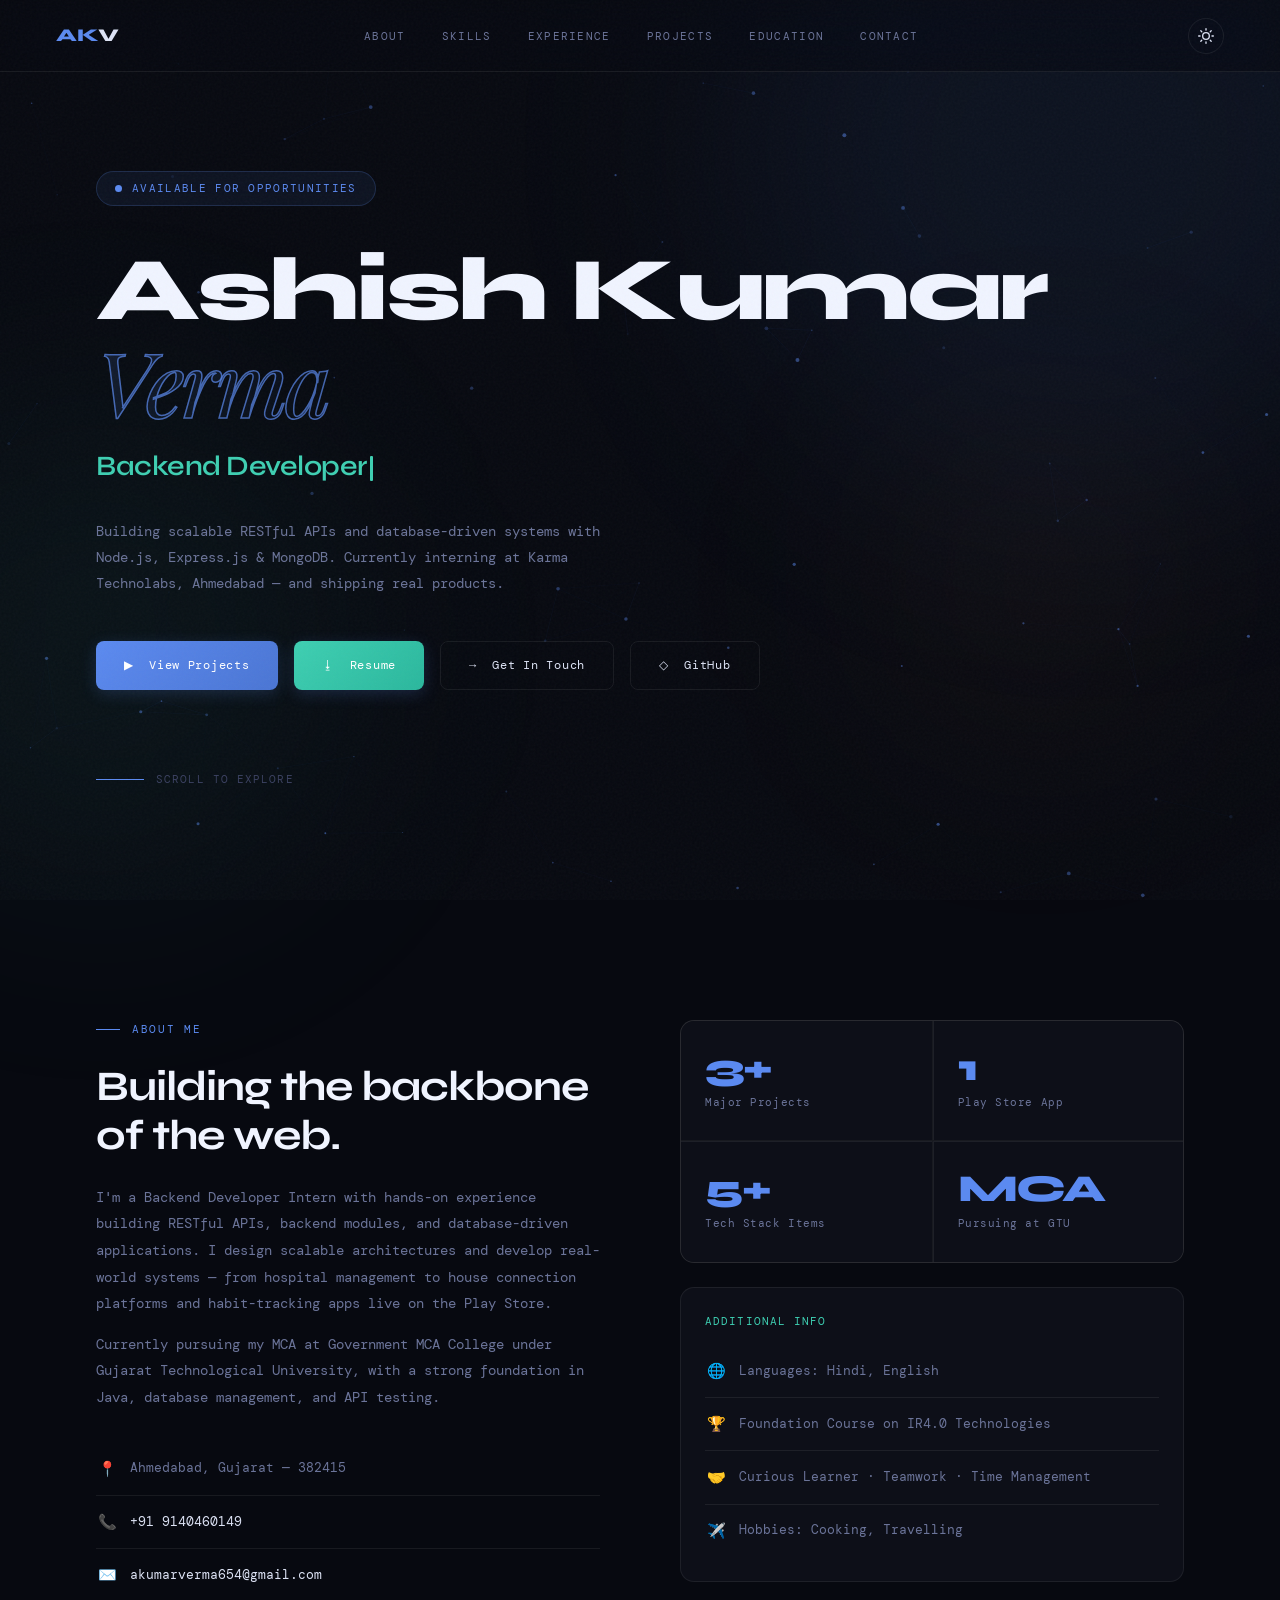
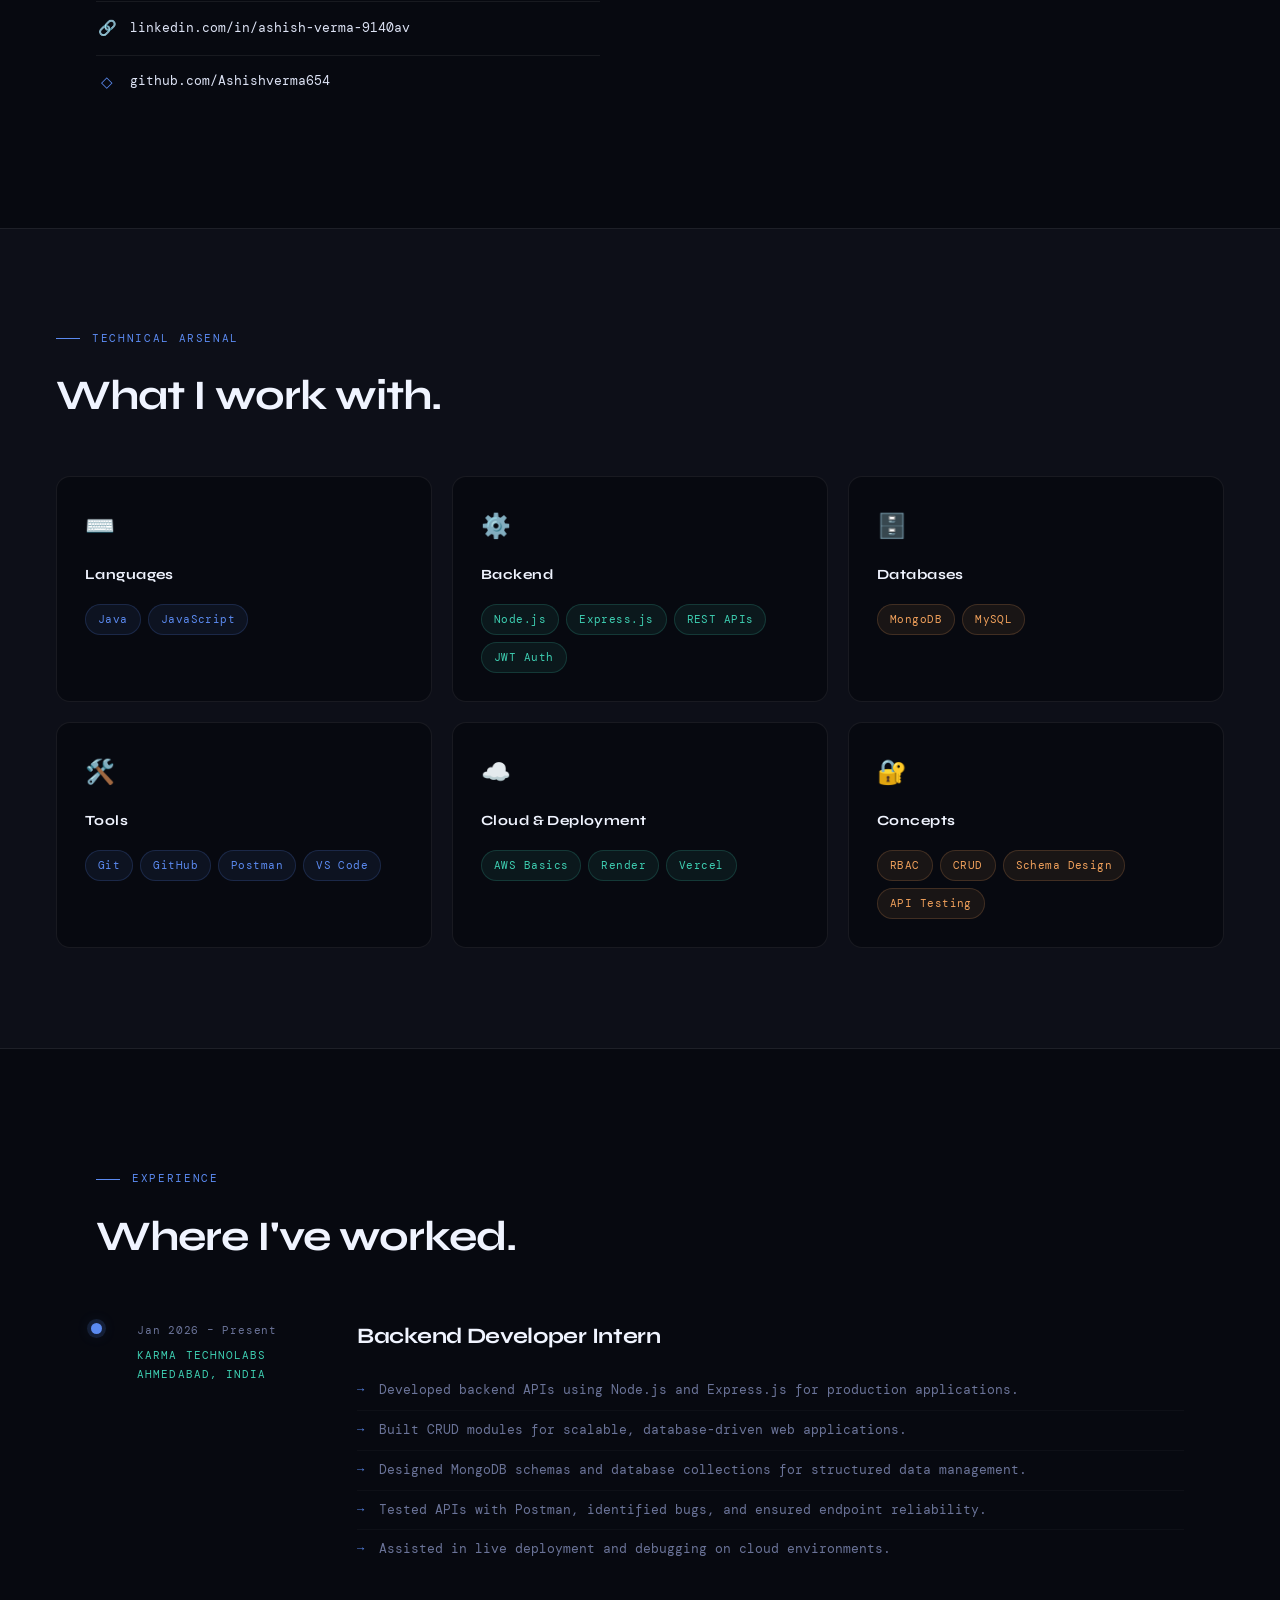
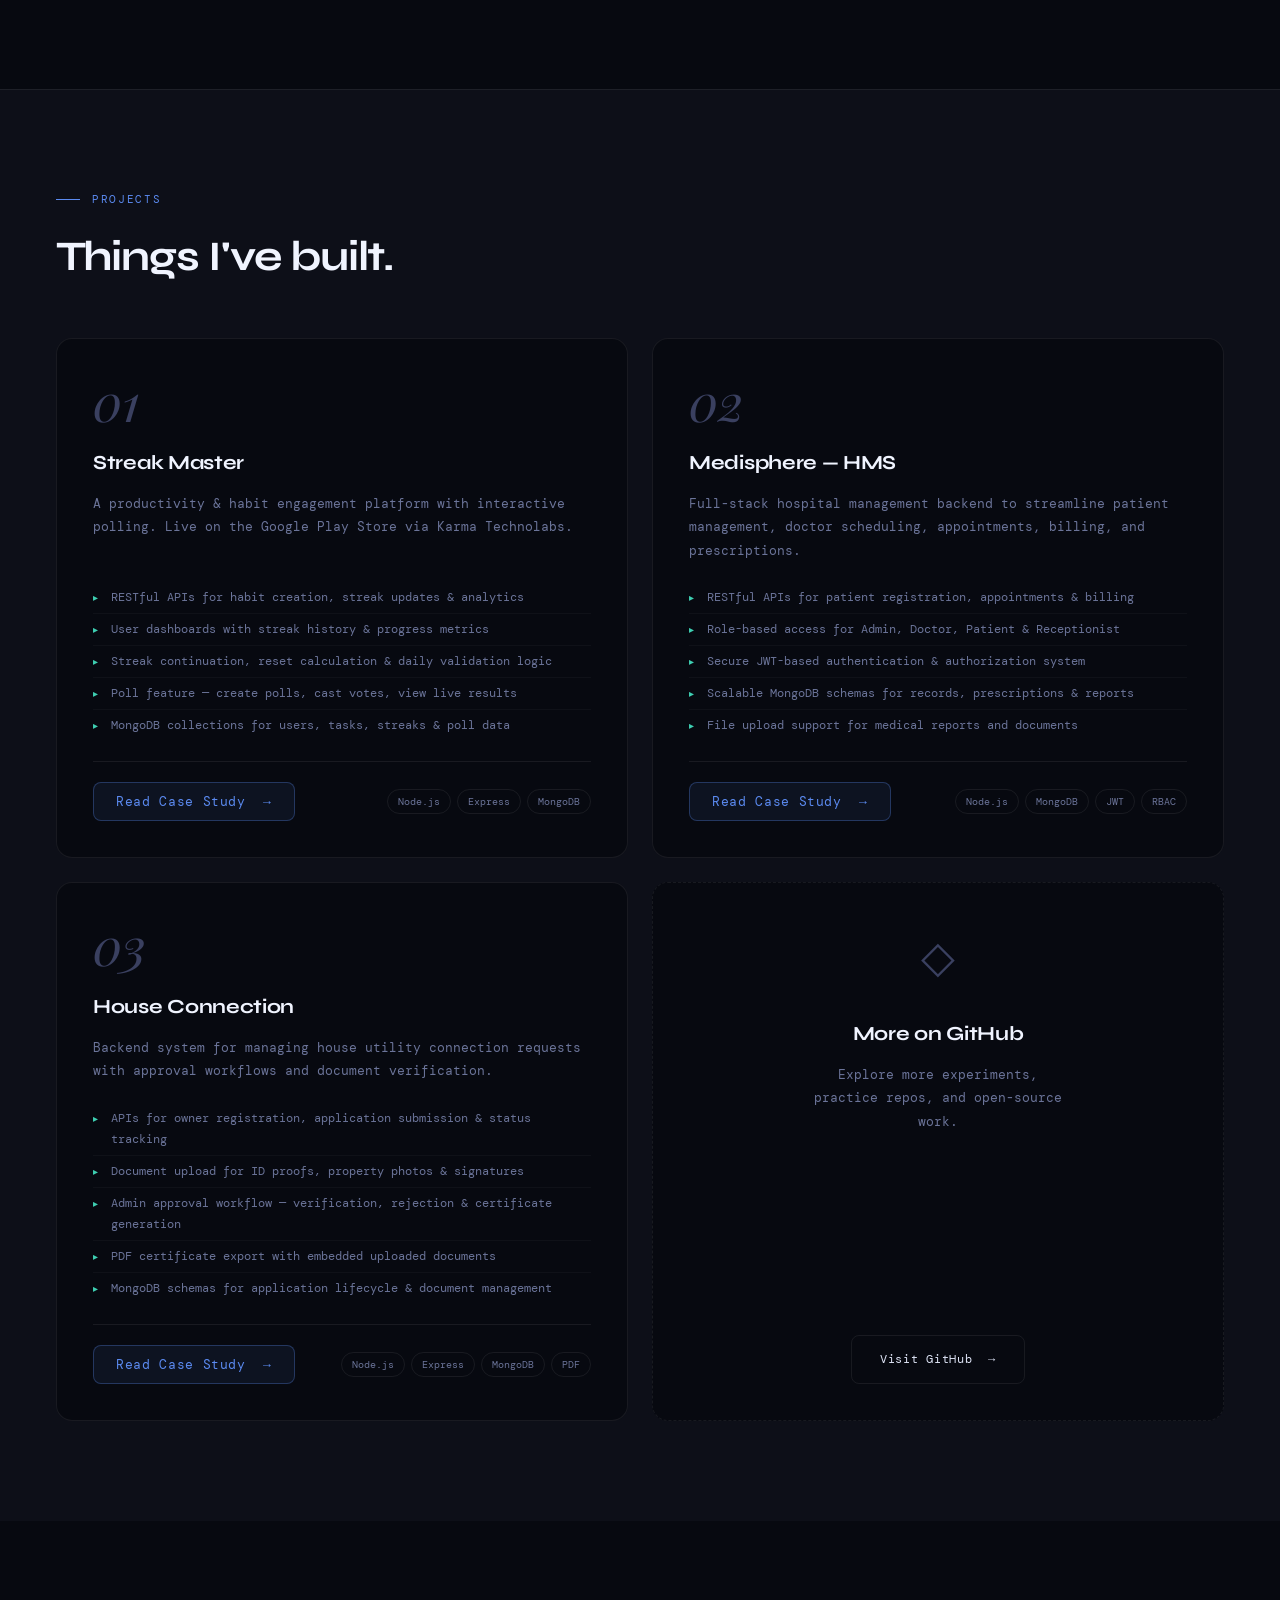
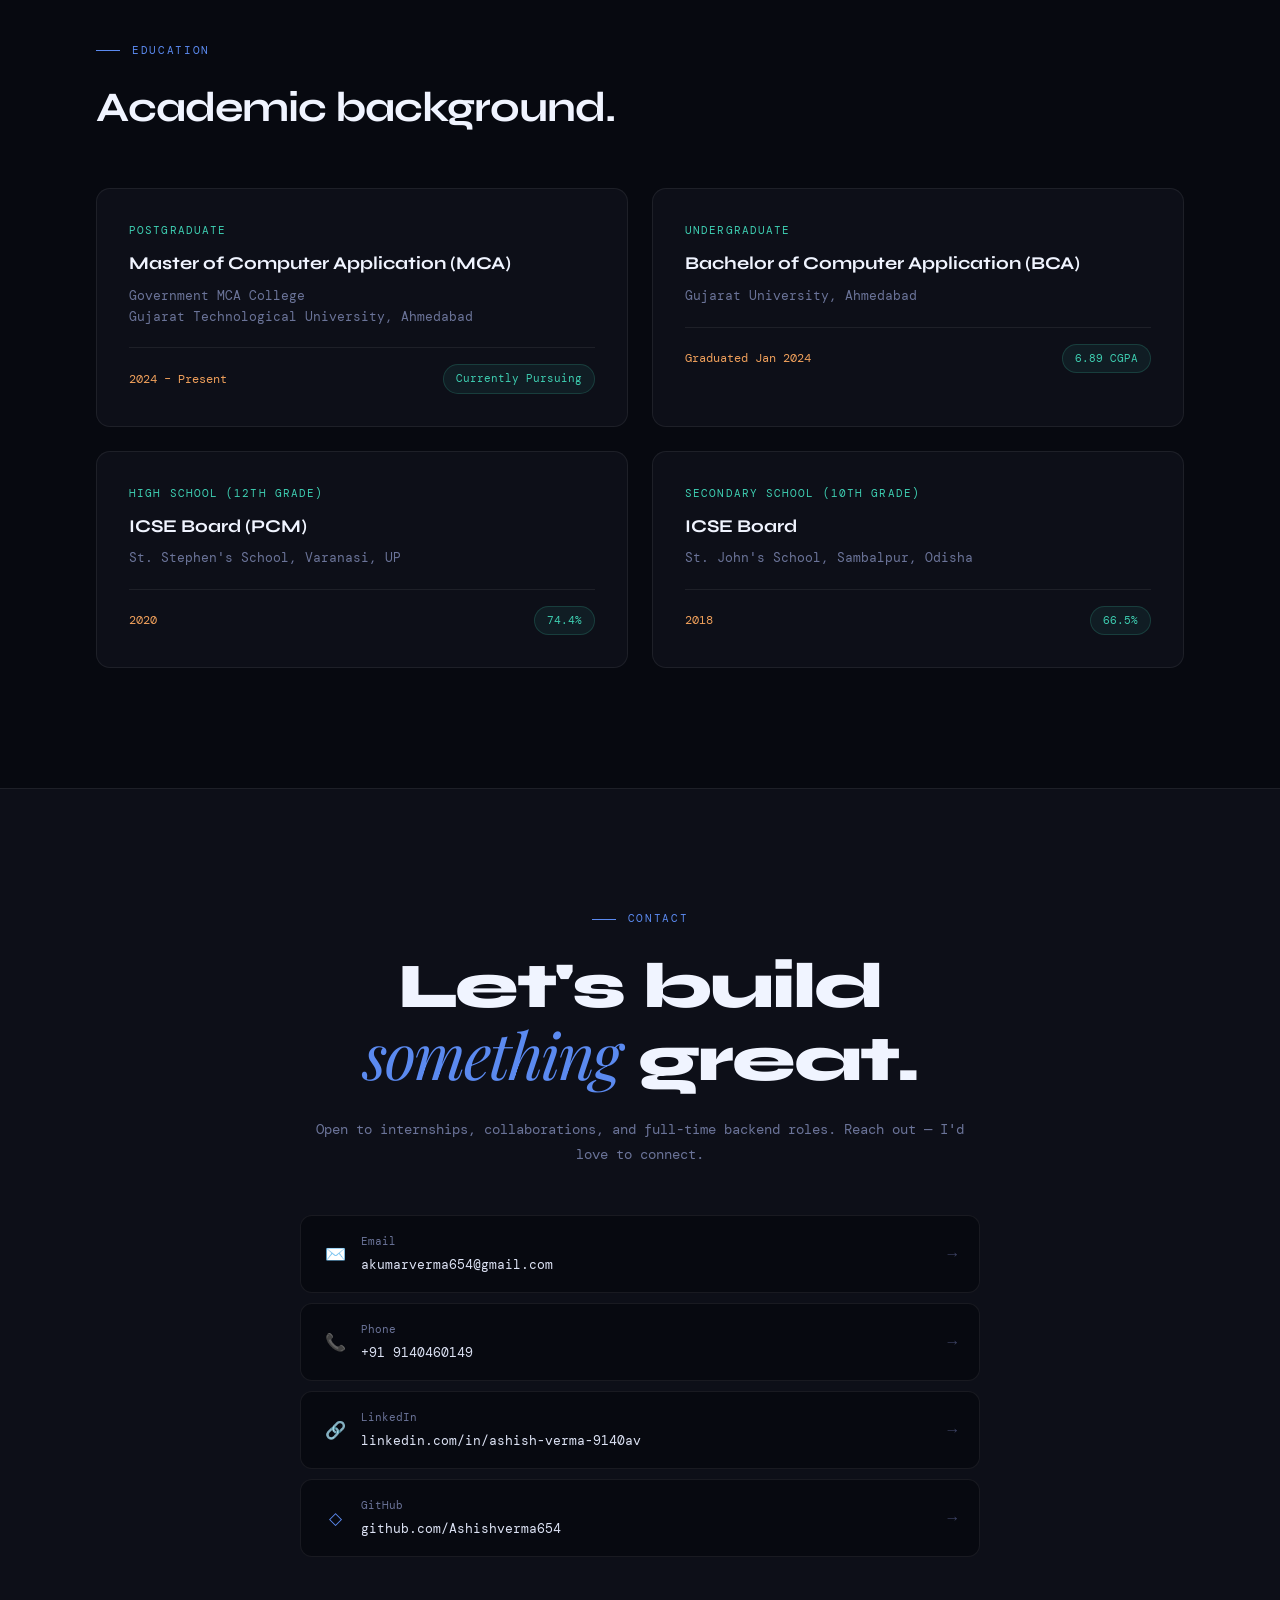
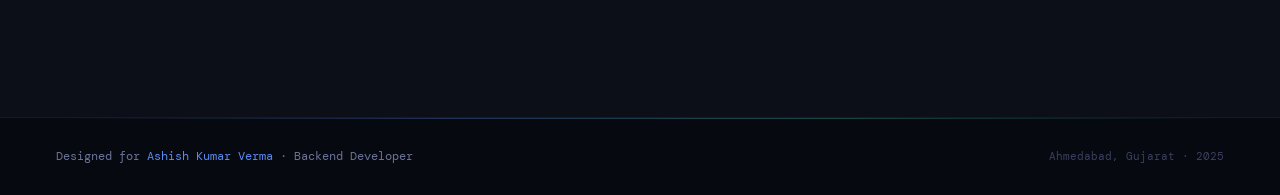
==== index.html @ bfdd3bdd "first commit" ====
<!DOCTYPE html>
<html lang="en">

<head>
  <meta charset="UTF-8" />
  <meta name="viewport" content="width=device-width, initial-scale=1.0" />
  <title>Ashish Kumar Verma — Backend Developer | Node.js, Express.js & MongoDB</title>
  <meta name="description"
    content="Portfolio of Ashish Kumar Verma — Backend Developer specializing in scalable RESTful APIs, Node.js, Express.js, and MongoDB. Currently interning at Karma Technolabs, Ahmedabad." />
  <meta name="author" content="Ashish Kumar Verma" />
  <meta name="keywords"
    content="Ashish Kumar Verma, Backend Developer, Node.js, Express.js, MongoDB, REST API, Portfolio" />
  <meta property="og:title" content="Ashish Kumar Verma — Backend Developer" />
  <meta property="og:description"
    content="Building scalable APIs and database-driven systems with Node.js, Express.js & MongoDB." />
  <meta property="og:type" content="website" />
  <meta property="og:image" content="assets/og-image.jpg" />
  <meta name="twitter:card" content="summary_large_image" />
  <meta name="twitter:image" content="assets/og-image.jpg" />
  <meta name="theme-color" content="#070910" />

  <!-- Favicon (Inline SVG for AKV) -->
  <link rel="icon" href="data:image/svg+xml,<svg xmlns='http://www.w3.org/2000/svg' viewBox='0 0 100 100'><rect width='100' height='100' rx='20' fill='%23070910'/><text x='50' y='65' font-family='sans-serif' font-weight='800' font-size='42' fill='%235b8af0' text-anchor='middle'>AKV</text></svg>" />
  <link rel="apple-touch-icon" href="data:image/svg+xml,<svg xmlns='http://www.w3.org/2000/svg' viewBox='0 0 100 100'><rect width='100' height='100' rx='20' fill='%23070910'/><text x='50' y='65' font-family='sans-serif' font-weight='800' font-size='42' fill='%235b8af0' text-anchor='middle'>AKV</text></svg>" />

  <!-- Fonts -->
  <link rel="preconnect" href="https://fonts.googleapis.com" />
  <link rel="preconnect" href="https://fonts.gstatic.com" crossorigin />
  <link
    href="https://fonts.googleapis.com/css2?family=Syne:wght@400;600;700;800&family=DM+Mono:ital,wght@0,300;0,400;0,500;1,400&family=Playfair+Display:ital,wght@0,700;1,400&display=swap"
    rel="stylesheet" />

  <!-- Styles -->
  <link rel="stylesheet" href="css/style.css" />
</head>

<body>

  <!-- ═══ PRELOADER ═══ -->
  <div class="preloader" id="preloader">
    <div class="preloader-logo">AK<span>V</span></div>
    <div class="preloader-bar-track">
      <div class="preloader-bar"></div>
    </div>
  </div>

  <!-- ═══ SCROLL PROGRESS ═══ -->
  <div class="scroll-progress" id="scroll-progress"></div>

  <!-- ═══ CUSTOM CURSOR ═══ -->
  <div id="cursor"></div>
  <div id="cursor-ring"></div>

  <!-- ═══ PARTICLES CANVAS ═══ -->
  <canvas id="particles-canvas"></canvas>

  <!-- ═══ AMBIENT ORBS ═══ -->
  <div class="orb orb-1" aria-hidden="true"></div>
  <div class="orb orb-2" aria-hidden="true"></div>
  <div class="orb orb-3" aria-hidden="true"></div>

  <!-- ═══ MOBILE MENU ═══ -->
  <div class="mobile-menu" id="mobile-menu">
    <a href="#about">About</a>
    <a href="#skills">Skills</a>
    <a href="#experience">Experience</a>
    <a href="#projects">Projects</a>
    <a href="#education">Education</a>
    <a href="#contact">Contact</a>
  </div>

  <!-- ═══ NAVIGATION ═══ -->
  <nav id="navbar">
    <a href="#home" class="nav-logo">AK<span>V</span></a>
    <ul class="nav-links">
      <li><a href="#about">About</a></li>
      <li><a href="#skills">Skills</a></li>
      <li><a href="#experience">Experience</a></li>
      <li><a href="#projects">Projects</a></li>
      <li><a href="#education">Education</a></li>
      <li><a href="#contact">Contact</a></li>
    </ul>
    
    <!-- Theme Toggle -->
    <button class="theme-toggle" id="theme-toggle" aria-label="Toggle Light/Dark Theme">
      <!-- Sun Icon -->
      <svg class="sun-icon" viewBox="0 0 24 24" fill="none" stroke="currentColor" stroke-width="2" stroke-linecap="round" stroke-linejoin="round"><circle cx="12" cy="12" r="5"></circle><line x1="12" y1="1" x2="12" y2="3"></line><line x1="12" y1="21" x2="12" y2="23"></line><line x1="4.22" y1="4.22" x2="5.64" y2="5.64"></line><line x1="18.36" y1="18.36" x2="19.78" y2="19.78"></line><line x1="1" y1="12" x2="3" y2="12"></line><line x1="21" y1="12" x2="23" y2="12"></line><line x1="4.22" y1="19.78" x2="5.64" y2="18.36"></line><line x1="18.36" y1="5.64" x2="19.78" y2="4.22"></line></svg>
      <!-- Moon Icon -->
      <svg class="moon-icon" viewBox="0 0 24 24" fill="none" stroke="currentColor" stroke-width="2" stroke-linecap="round" stroke-linejoin="round"><path d="M21 12.79A9 9 0 1 1 11.21 3 7 7 0 0 0 21 12.79z"></path></svg>
    </button>

    <button class="hamburger" id="hamburger" aria-label="Toggle navigation menu">
      <span></span>
      <span></span>
      <span></span>
    </button>
  </nav>

  <!-- ═══ HERO ═══ -->
  <section id="home">
    <div class="hero">
      <div class="hero-eyebrow">
        <span class="pulse-dot"></span>
        Available for opportunities
      </div>
      <h1>Ashish Kumar<br><em>Verma</em></h1>
      <div class="hero-sub" id="typed-output"></div>
      <p class="hero-desc">
        Building scalable RESTful APIs and database-driven systems with Node.js, Express.js &amp; MongoDB.
        Currently interning at Karma Technolabs, Ahmedabad — and shipping real products.
      </p>
      <div class="hero-ctas">
        <a href="#projects" class="btn btn-primary">&#9654;&nbsp; View Projects</a>
        <a href="assets/Ashish_Resume.pdf" download="Ashish_Kumar_Verma_Resume.pdf" class="btn btn-primary" style="background:linear-gradient(135deg, var(--accent2), #2ab79d);">&#11123;&nbsp; Resume</a>
        <a href="#contact" class="btn btn-outline">&#8594;&nbsp; Get In Touch</a>
        <a href="https://github.com/Ashishverma654" target="_blank" rel="noopener noreferrer"
          class="btn btn-outline">&#9671;&nbsp; GitHub</a>
      </div>
      <div class="hero-scroll">
        <div class="scroll-line"></div>
        SCROLL TO EXPLORE
      </div>
    </div>
  </section>

  <!-- ═══ ABOUT ═══ -->
  <section id="about">
    <div class="about">
      <div class="reveal">
        <div class="section-label">About Me</div>
        <h2 class="section-heading">Building the backbone of the web.</h2>
        <p class="about-text">
          I'm a Backend Developer Intern with hands-on experience building RESTful APIs,
          backend modules, and database-driven applications. I design scalable architectures
          and develop real-world systems — from hospital management to house connection platforms
          and habit-tracking apps live on the Play Store.
        </p>
        <p class="about-text" style="margin-top:14px;">
          Currently pursuing my MCA at Government MCA College under Gujarat Technological University,
          with a strong foundation in Java, database management, and API testing.
        </p>
        <div style="margin-top:32px;">
          <div class="info-row"><span class="info-icon">📍</span> Ahmedabad, Gujarat — 382415</div>
          <div class="info-row"><span class="info-icon">📞</span><a href="tel:9140460149">+91 9140460149</a></div>
          <div class="info-row"><span class="info-icon">✉️</span><a
              href="mailto:akumarverma654@gmail.com">akumarverma654@gmail.com</a></div>
          <div class="info-row"><span class="info-icon">🔗</span><a href="https://linkedin.com/in/ashish-verma-9140av"
              target="_blank" rel="noopener noreferrer">linkedin.com/in/ashish-verma-9140av</a></div>
          <div class="info-row"><span class="info-icon">&#9671;</span><a href="https://github.com/Ashishverma654"
              target="_blank" rel="noopener noreferrer">github.com/Ashishverma654</a></div>
        </div>
      </div>

      <div class="reveal" style="transition-delay:0.15s">
        <div class="about-stats">
          <div class="stat-box">
            <div class="stat-num" data-target="3" data-suffix="+">0</div>
            <div class="stat-label">Major Projects</div>
          </div>
          <div class="stat-box" style="border-left:1px solid var(--border);">
            <div class="stat-num" data-target="1">0</div>
            <div class="stat-label">Play Store App</div>
          </div>
          <div class="stat-box" style="border-top:1px solid var(--border);">
            <div class="stat-num" data-target="5" data-suffix="+">0</div>
            <div class="stat-label">Tech Stack Items</div>
          </div>
          <div class="stat-box" style="border-top:1px solid var(--border); border-left:1px solid var(--border);">
            <div class="stat-num" data-target="MCA">MCA</div>
            <div class="stat-label">Pursuing at GTU</div>
          </div>
        </div>
        <div class="about-extra">
          <div class="about-extra-label">Additional Info</div>
          <div class="info-row"><span class="info-icon">🌐</span> Languages: Hindi, English</div>
          <div class="info-row"><span class="info-icon">🏆</span> Foundation Course on IR4.0 Technologies</div>
          <div class="info-row"><span class="info-icon">🤝</span> Curious Learner · Teamwork · Time Management</div>
          <div class="info-row"><span class="info-icon">✈️</span> Hobbies: Cooking, Travelling</div>
        </div>
      </div>
    </div>
  </section>

  <!-- ═══ SKILLS ═══ -->
  <section id="skills" class="skills-section">
    <div class="skills-inner">
      <div class="reveal">
        <div class="section-label">Technical Arsenal</div>
        <h2 class="section-heading">What I work with.</h2>
      </div>
      <div class="skills-grid reveal-stagger">
        <div class="skill-card">
          <div class="skill-card-icon">⌨️</div>
          <div class="skill-card-title">Languages</div>
          <div class="skill-tags">
            <span class="tag">Java</span>
            <span class="tag">JavaScript</span>
          </div>
        </div>
        <div class="skill-card">
          <div class="skill-card-icon">⚙️</div>
          <div class="skill-card-title">Backend</div>
          <div class="skill-tags">
            <span class="tag green">Node.js</span>
            <span class="tag green">Express.js</span>
            <span class="tag green">REST APIs</span>
            <span class="tag green">JWT Auth</span>
          </div>
        </div>
        <div class="skill-card">
          <div class="skill-card-icon">🗄️</div>
          <div class="skill-card-title">Databases</div>
          <div class="skill-tags">
            <span class="tag amber">MongoDB</span>
            <span class="tag amber">MySQL</span>
          </div>
        </div>
        <div class="skill-card">
          <div class="skill-card-icon">🛠️</div>
          <div class="skill-card-title">Tools</div>
          <div class="skill-tags">
            <span class="tag">Git</span>
            <span class="tag">GitHub</span>
            <span class="tag">Postman</span>
            <span class="tag">VS Code</span>
          </div>
        </div>
        <div class="skill-card">
          <div class="skill-card-icon">☁️</div>
          <div class="skill-card-title">Cloud & Deployment</div>
          <div class="skill-tags">
            <span class="tag green">AWS Basics</span>
            <span class="tag green">Render</span>
            <span class="tag green">Vercel</span>
          </div>
        </div>
        <div class="skill-card">
          <div class="skill-card-icon">🔐</div>
          <div class="skill-card-title">Concepts</div>
          <div class="skill-tags">
            <span class="tag amber">RBAC</span>
            <span class="tag amber">CRUD</span>
            <span class="tag amber">Schema Design</span>
            <span class="tag amber">API Testing</span>
          </div>
        </div>
      </div>
    </div>
  </section>

  <!-- ═══ EXPERIENCE ═══ -->
  <section id="experience" class="experience-section">
    <div class="reveal">
      <div class="section-label">Experience</div>
      <h2 class="section-heading">Where I've worked.</h2>
    </div>
    <div class="exp-timeline">
      <div class="exp-card reveal">
        <div>
          <div class="exp-date">Jan 2026 – Present</div>
          <div class="exp-company">Karma Technolabs<br>Ahmedabad, India</div>
        </div>
        <div>
          <div class="exp-role">Backend Developer Intern</div>
          <ul class="exp-bullets">
            <li>Developed backend APIs using Node.js and Express.js for production applications.</li>
            <li>Built CRUD modules for scalable, database-driven web applications.</li>
            <li>Designed MongoDB schemas and database collections for structured data management.</li>
            <li>Tested APIs with Postman, identified bugs, and ensured endpoint reliability.</li>
            <li>Assisted in live deployment and debugging on cloud environments.</li>
          </ul>
        </div>
      </div>
    </div>
  </section>

  <!-- ═══ PROJECTS ═══ -->
  <section id="projects" class="projects-section">
    <div class="projects-inner">
      <div class="reveal">
        <div class="section-label">Projects</div>
        <h2 class="section-heading">Things I've built.</h2>
      </div>
      <div class="projects-grid reveal-stagger">

        <!-- Project 01 -->
        <div class="project-card" data-project="streak-master" data-link="https://play.google.com/store/apps/details?id=com.karma.streak">
          <div class="project-number">01</div>
          <div class="project-title">Streak Master</div>
          <p class="project-desc">A productivity &amp; habit engagement platform with interactive polling. Live on the
            Google Play Store via Karma Technolabs.</p>
          <ul class="project-features">
            <li>RESTful APIs for habit creation, streak updates &amp; analytics</li>
            <li>User dashboards with streak history &amp; progress metrics</li>
            <li>Streak continuation, reset calculation &amp; daily validation logic</li>
            <li>Poll feature — create polls, cast votes, view live results</li>
            <li>MongoDB collections for users, tasks, streaks &amp; poll data</li>
          </ul>
          <div class="project-footer">
            <button class="project-link open-modal-btn">Read Case Study &nbsp;&#8594;</button>
            <div class="project-tech"><span>Node.js</span><span>Express</span><span>MongoDB</span></div>
          </div>
        </div>

        <!-- Project 02 -->
        <div class="project-card" data-project="medisphere" data-link="https://www.medisphere.tech/">
          <div class="project-number">02</div>
          <div class="project-title">Medisphere — HMS</div>
          <p class="project-desc">Full-stack hospital management backend to streamline patient management, doctor
            scheduling, appointments, billing, and prescriptions.</p>
          <ul class="project-features">
            <li>RESTful APIs for patient registration, appointments &amp; billing</li>
            <li>Role-based access for Admin, Doctor, Patient &amp; Receptionist</li>
            <li>Secure JWT-based authentication &amp; authorization system</li>
            <li>Scalable MongoDB schemas for records, prescriptions &amp; reports</li>
            <li>File upload support for medical reports and documents</li>
          </ul>
          <div class="project-footer">
            <button class="project-link open-modal-btn">Read Case Study &nbsp;&#8594;</button>
            <div class="project-tech"><span>Node.js</span><span>MongoDB</span><span>JWT</span><span>RBAC</span></div>
          </div>
        </div>

        <!-- Project 03 -->
        <div class="project-card" data-project="house-connection" data-link="https://house-connection-psi.vercel.app/">
          <div class="project-number">03</div>
          <div class="project-title">House Connection</div>
          <p class="project-desc">Backend system for managing house utility connection requests with approval workflows
            and document verification.</p>
          <ul class="project-features">
            <li>APIs for owner registration, application submission &amp; status tracking</li>
            <li>Document upload for ID proofs, property photos &amp; signatures</li>
            <li>Admin approval workflow — verification, rejection &amp; certificate generation</li>
            <li>PDF certificate export with embedded uploaded documents</li>
            <li>MongoDB schemas for application lifecycle &amp; document management</li>
          </ul>
          <div class="project-footer">
            <button class="project-link open-modal-btn">Read Case Study &nbsp;&#8594;</button>
            <div class="project-tech"><span>Node.js</span><span>Express</span><span>MongoDB</span><span>PDF</span></div>
          </div>
        </div>

        <!-- GitHub CTA -->
        <div class="project-card cta-card">
          <div class="cta-icon">&#9671;</div>
          <div class="project-title">More on GitHub</div>
          <p class="project-desc">Explore more experiments, practice repos, and open-source work.</p>
          <a href="https://github.com/Ashishverma654" target="_blank" rel="noopener noreferrer"
            class="btn btn-outline">Visit GitHub &nbsp;&#8594;</a>
        </div>

      </div>
    </div>
  </section>

  <!-- ═══ EDUCATION ═══ -->
  <section id="education" class="education-section">
    <div class="reveal">
      <div class="section-label">Education</div>
      <h2 class="section-heading">Academic background.</h2>
    </div>
    <div class="edu-grid reveal-stagger">
      <div class="edu-card">
        <div class="edu-degree-label">Postgraduate</div>
        <div class="edu-degree">Master of Computer Application (MCA)</div>
        <div class="edu-uni">Government MCA College<br>Gujarat Technological University, Ahmedabad</div>
        <div class="edu-meta">
          <span class="edu-year">2024 – Present</span>
          <span class="edu-gpa">Currently Pursuing</span>
        </div>
      </div>
      <div class="edu-card">
        <div class="edu-degree-label">Undergraduate</div>
        <div class="edu-degree">Bachelor of Computer Application (BCA)</div>
        <div class="edu-uni">Gujarat University, Ahmedabad</div>
        <div class="edu-meta">
          <span class="edu-year">Graduated Jan 2024</span>
          <span class="edu-gpa">6.89 CGPA</span>
        </div>
      </div>
      <div class="edu-card">
        <div class="edu-degree-label">High School (12th Grade)</div>
        <div class="edu-degree">ICSE Board (PCM)</div>
        <div class="edu-uni">St. Stephen's School, Varanasi, UP</div>
        <div class="edu-meta">
          <span class="edu-year">2020</span>
          <span class="edu-gpa">74.4%</span>
        </div>
      </div>
      <div class="edu-card">
        <div class="edu-degree-label">Secondary School (10th Grade)</div>
        <div class="edu-degree">ICSE Board</div>
        <div class="edu-uni">St. John's School, Sambalpur, Odisha</div>
        <div class="edu-meta">
          <span class="edu-year">2018</span>
          <span class="edu-gpa">66.5%</span>
        </div>
      </div>
    </div>
  </section>

  <!-- ═══ CONTACT ═══ -->
  <section id="contact" class="contact-section">
    <div class="contact-inner">
      <div class="section-label reveal">Contact</div>
      <h2 class="contact-heading reveal">Let's build<br><em>something</em> great.</h2>
      <p class="contact-sub reveal">Open to internships, collaborations, and full-time backend roles. Reach out — I'd
        love to connect.</p>
      <div class="contact-cards reveal">
        <a href="mailto:akumarverma654@gmail.com" class="contact-card">
          <div class="contact-card-left">
            <span class="contact-card-icon">✉️</span>
            <div>
              <div class="contact-card-label">Email</div>
              <div class="contact-card-value">akumarverma654@gmail.com</div>
            </div>
          </div>
          <span class="contact-card-arrow">&#8594;</span>
        </a>
        <a href="tel:9140460149" class="contact-card">
          <div class="contact-card-left">
            <span class="contact-card-icon">📞</span>
            <div>
              <div class="contact-card-label">Phone</div>
              <div class="contact-card-value">+91 9140460149</div>
            </div>
          </div>
          <span class="contact-card-arrow">&#8594;</span>
        </a>
        <a href="https://linkedin.com/in/ashish-verma-9140av" target="_blank" rel="noopener noreferrer"
          class="contact-card">
          <div class="contact-card-left">
            <span class="contact-card-icon">🔗</span>
            <div>
              <div class="contact-card-label">LinkedIn</div>
              <div class="contact-card-value">linkedin.com/in/ashish-verma-9140av</div>
            </div>
          </div>
          <span class="contact-card-arrow">&#8594;</span>
        </a>
        <a href="https://github.com/Ashishverma654" target="_blank" rel="noopener noreferrer" class="contact-card">
          <div class="contact-card-left">
            <span class="contact-card-icon">&#9671;</span>
            <div>
              <div class="contact-card-label">GitHub</div>
              <div class="contact-card-value">github.com/Ashishverma654</div>
            </div>
          </div>
          <span class="contact-card-arrow">&#8594;</span>
        </a>
      </div>
    </div>
  </section>

  <!-- ═══ FOOTER ═══ -->
  <footer>
    <div class="footer-left">Designed for <span>Ashish Kumar Verma</span> · Backend Developer</div>
    <div class="footer-right">Ahmedabad, Gujarat · 2025</div>
  </footer>

  <!-- ═══ BACK TO TOP ═══ -->
  <a href="#home" class="back-to-top" id="back-to-top" aria-label="Back to top">
    <svg class="progress-ring" viewBox="0 0 54 54">
      <circle cx="27" cy="27" r="24" />
    </svg>
    <svg viewBox="0 0 24 24" fill="none" stroke="currentColor" stroke-width="2" stroke-linecap="round"
      stroke-linejoin="round">
      <polyline points="18 15 12 9 6 15"></polyline>
    </svg>
  </a>

  <!-- ═══ PROJECT MODAL ═══ -->
  <div class="modal-overlay" id="project-modal" aria-hidden="true">
    <div class="modal-card">
      <button class="modal-close" id="modal-close" aria-label="Close Case Study">&times;</button>
      <div class="modal-content" id="modal-content">
        <!-- Content gets dynamically injected here -->
      </div>
    </div>
  </div>

  <!-- ═══ SCRIPTS ═══ -->
  <script src="js/app.js"></script>
</body>

</html>
---- css/style.css ----
/* =============================================
   ASHISH KUMAR VERMA — PORTFOLIO
   Design System & Styles
   ============================================= */

/* ─── 1. DESIGN TOKENS ─────────────────────── */
:root {
  --bg: #070910;
  --bg-rgb: 7, 9, 16;
  --surface: #0d0f18;
  --surface2: #141724;
  --surface3: #1a1e30;
  --border: rgba(255, 255, 255, 0.07);
  --border-hover: rgba(255, 255, 255, 0.14);
  --accent: #5b8af0;
  --accent-rgb: 91, 138, 240;
  --accent2: #3ecfb2;
  --accent2-rgb: 62, 207, 178;
  --accent3: #f0a05b;
  --accent3-rgb: 240, 160, 91;
  --text: #dde3f5;
  --text-bright: #f0f4ff;
  --muted: #6b7499;
  --dim: #3a4060;
  --glow-accent: 0 0 30px rgba(91, 138, 240, 0.15);
  --glow-accent2: 0 0 30px rgba(62, 207, 178, 0.15);
  --transition-fast: 0.2s cubic-bezier(0.4, 0, 0.2, 1);
  --transition-smooth: 0.4s cubic-bezier(0.16, 1, 0.3, 1);
  --transition-bounce: 0.5s cubic-bezier(0.34, 1.56, 0.64, 1);
}

[data-theme="light"] {
  --bg: #FAFAF7; /* Warm cinematic off-white */
  --bg-rgb: 250, 250, 247;
  --surface: #ffffff;
  --surface2: #f2f2ee;
  --surface3: #e8e8e3;
  --border: rgba(0, 0, 0, 0.06);
  --border-hover: rgba(0, 0, 0, 0.18);
  --text: #414247;
  --text-bright: #16181D;
  --muted: #7A7C85;
  --dim: #B3B5BA;
  
  /* Slightly darker accents to maintain contrast perfectly on light background */
  --accent: #436BD9;
  --accent-rgb: 67, 107, 217;
  --accent2: #8459E8;
  --accent2-rgb: 132, 89, 232;
}

/* ─── 2. RESET & BASE ──────────────────────── */
*,
*::before,
*::after {
  margin: 0;
  padding: 0;
  box-sizing: border-box;
}

html {
  scroll-behavior: smooth;
  scroll-padding-top: 80px;
}

body {
  background: var(--bg);
  color: var(--text);
  font-family: 'DM Mono', monospace;
  font-size: 14px;
  line-height: 1.75;
  overflow-x: hidden;
  cursor: none;
  -webkit-font-smoothing: antialiased;
  -moz-osx-font-smoothing: grayscale;
}

body.loaded {
  overflow-y: auto;
}

body.menu-open {
  overflow: hidden;
}

a {
  cursor: none;
}

button {
  cursor: none;
}

::selection {
  background: rgba(91, 138, 240, 0.3);
  color: var(--text-bright);
}

img {
  max-width: 100%;
  display: block;
}

/* ─── 3. PRELOADER ─────────────────────────── */
.preloader {
  position: fixed;
  inset: 0;
  z-index: 10000;
  background: var(--bg);
  display: flex;
  flex-direction: column;
  align-items: center;
  justify-content: center;
  transition: opacity 0.6s ease, visibility 0.6s ease;
}

.preloader.hidden {
  opacity: 0;
  visibility: hidden;
  pointer-events: none;
}

.preloader-logo {
  font-family: 'Syne', sans-serif;
  font-weight: 800;
  font-size: 48px;
  color: var(--accent);
  letter-spacing: -2px;
  margin-bottom: 32px;
  animation: preloaderPulse 1.5s ease-in-out infinite;
}

.preloader-logo span {
  color: var(--text);
}

.preloader-bar-track {
  width: 160px;
  height: 2px;
  background: var(--surface2);
  border-radius: 2px;
  overflow: hidden;
}

.preloader-bar {
  height: 100%;
  width: 0%;
  background: linear-gradient(90deg, var(--accent), var(--accent2));
  border-radius: 2px;
  transition: width 0.3s ease;
}

@keyframes preloaderPulse {
  0%, 100% { opacity: 1; transform: scale(1); }
  50% { opacity: 0.6; transform: scale(0.97); }
}

/* ─── 4. SCROLL PROGRESS BAR ──────────────── */
.scroll-progress {
  position: fixed;
  top: 0;
  left: 0;
  height: 3px;
  width: 0%;
  background: linear-gradient(90deg, var(--accent), var(--accent2), var(--accent3));
  z-index: 10001;
  transition: width 0.05s linear;
  border-radius: 0 2px 2px 0;
  box-shadow: 0 0 12px rgba(91, 138, 240, 0.5);
}

/* ─── 5. CUSTOM CURSOR ─────────────────────── */
#cursor {
  position: fixed;
  width: 10px;
  height: 10px;
  background: var(--accent);
  border-radius: 50%;
  pointer-events: none;
  z-index: 10005;
  transform: translate(-50%, -50%);
  transition: width 0.3s var(--transition-smooth),
              height 0.3s var(--transition-smooth),
              background 0.3s var(--transition-smooth),
              opacity 0.3s ease;
  mix-blend-mode: screen;
  opacity: 0;
}

[data-theme="light"] #cursor {
  mix-blend-mode: multiply;
}

#cursor-ring {
  position: fixed;
  width: 40px;
  height: 40px;
  border: 1.5px solid rgba(var(--accent-rgb), 0.4);
  border-radius: 50%;
  pointer-events: none;
  z-index: 10004;
  transform: translate(-50%, -50%);
  transition: width 0.35s var(--transition-smooth),
              height 0.35s var(--transition-smooth),
              border-color 0.35s ease,
              opacity 0.35s ease;
  opacity: 0;
}

body.cursor-visible #cursor,
body.cursor-visible #cursor-ring {
  opacity: 1;
}

body.cursor-grow #cursor {
  width: 22px;
  height: 22px;
  background: var(--accent2);
}

body.cursor-grow #cursor-ring {
  width: 55px;
  height: 55px;
  border-color: rgba(var(--accent2-rgb), 0.4);
}

body.cursor-text #cursor {
  width: 4px;
  height: 30px;
  border-radius: 2px;
  background: var(--accent);
}

body.cursor-text #cursor-ring {
  width: 60px;
  height: 60px;
  border-color: rgba(var(--accent-rgb), 0.15);
}

/* ─── 6. PARTICLES CANVAS ──────────────────── */
#particles-canvas {
  position: fixed;
  inset: 0;
  z-index: 0;
  pointer-events: none;
}

/* ─── 7. GRAIN OVERLAY ─────────────────────── */
body::after {
  content: '';
  position: fixed;
  inset: 0;
  background-image: url("data:image/svg+xml,%3Csvg viewBox='0 0 512 512' xmlns='http://www.w3.org/2000/svg'%3E%3Cfilter id='noise'%3E%3CfeTurbulence type='fractalNoise' baseFrequency='0.75' numOctaves='4' stitchTiles='stitch'/%3E%3C/filter%3E%3Crect width='100%25' height='100%25' filter='url(%23noise)' opacity='0.035'/%3E%3C/svg%3E");
  pointer-events: none;
  z-index: 9990;
}

/* ─── 8. AMBIENT ORBS ──────────────────────── */
.orb {
  position: fixed;
  border-radius: 50%;
  filter: blur(120px);
  pointer-events: none;
  z-index: 0;
}

.orb-1 {
  width: 700px;
  height: 700px;
  background: rgba(var(--accent-rgb), 0.07);
  top: -200px;
  right: -150px;
  animation: floatOrb1 18s ease-in-out infinite;
}

.orb-2 {
  width: 500px;
  height: 500px;
  background: rgba(var(--accent2-rgb), 0.05);
  bottom: 0;
  left: -150px;
  animation: floatOrb2 22s ease-in-out infinite;
}

.orb-3 {
  width: 350px;
  height: 350px;
  background: rgba(var(--accent3-rgb), 0.04);
  top: 45%;
  right: 5%;
  animation: floatOrb3 15s ease-in-out infinite;
}

@keyframes floatOrb1 {
  0%, 100% { transform: translate(0, 0) scale(1); }
  33% { transform: translate(-40px, 30px) scale(1.05); }
  66% { transform: translate(20px, -20px) scale(0.95); }
}

@keyframes floatOrb2 {
  0%, 100% { transform: translate(0, 0) scale(1); }
  33% { transform: translate(30px, -40px) scale(1.08); }
  66% { transform: translate(-20px, 25px) scale(0.96); }
}

@keyframes floatOrb3 {
  0%, 100% { transform: translate(0, 0) scale(1); }
  50% { transform: translate(-35px, -25px) scale(1.1); }
}

/* ─── 9. NAVIGATION ────────────────────────── */
nav {
  position: fixed;
  top: 0;
  left: 0;
  right: 0;
  z-index: 500;
  padding: 0 56px;
  height: 72px;
  display: flex;
  justify-content: space-between;
  align-items: center;
  background: rgba(var(--bg-rgb), 0.6);
  backdrop-filter: blur(20px) saturate(1.5);
  -webkit-backdrop-filter: blur(20px) saturate(1.5);
  border-bottom: 1px solid var(--border);
  transition: background 0.3s ease, box-shadow 0.3s ease;
}

nav.scrolled {
  background: rgba(var(--bg-rgb), 0.85);
  box-shadow: 0 4px 30px rgba(0, 0, 0, 0.3);
}

.nav-logo {
  font-family: 'Syne', sans-serif;
  font-weight: 800;
  font-size: 18px;
  color: var(--accent);
  letter-spacing: -0.5px;
  text-decoration: none;
  position: relative;
  z-index: 502;
}

.nav-logo span {
  color: var(--text);
}

.nav-links {
  display: flex;
  gap: 36px;
  list-style: none;
}

.nav-links a {
  color: var(--muted);
  text-decoration: none;
  font-size: 11px;
  letter-spacing: 0.12em;
  text-transform: uppercase;
  transition: color var(--transition-fast);
  position: relative;
  padding: 4px 0;
}

.nav-links a::after {
  content: '';
  position: absolute;
  bottom: -2px;
  left: 0;
  width: 0;
  height: 1.5px;
  background: var(--accent);
  transition: width 0.3s ease;
  border-radius: 1px;
}

.nav-links a:hover,
.nav-links a.active {
  color: var(--accent);
}

.nav-links a:hover::after,
.nav-links a.active::after {
  width: 100%;
}

/* Theme Toggle */
.theme-toggle {
  background: transparent;
  border: 1px solid var(--border);
  color: var(--text);
  width: 36px;
  height: 36px;
  border-radius: 50%;
  display: flex;
  align-items: center;
  justify-content: center;
  cursor: none;
  transition: all 0.3s ease;
  margin-left: 24px;
  position: relative;
  overflow: hidden;
}

.theme-toggle:hover {
  background: rgba(var(--accent-rgb), 0.1);
  border-color: var(--accent);
  color: var(--accent);
}

.theme-toggle svg {
  width: 16px;
  height: 16px;
  position: absolute;
  transition: transform 0.4s cubic-bezier(0.34, 1.56, 0.64, 1), opacity 0.3s ease;
}

.moon-icon { transform: translateY(30px); opacity: 0; }
.sun-icon { transform: translateY(0); opacity: 1; }

[data-theme="light"] .moon-icon { transform: translateY(0); opacity: 1; }
[data-theme="light"] .sun-icon { transform: translateY(-30px); opacity: 0; }

/* Hamburger Menu */
.hamburger {
  display: none;
  flex-direction: column;
  gap: 6px;
  background: none;
  border: none;
  padding: 8px;
  z-index: 502;
  position: relative;
}

.hamburger span {
  display: block;
  width: 24px;
  height: 2px;
  background: var(--text);
  border-radius: 2px;
  transition: all 0.35s ease;
  transform-origin: center;
}

.hamburger.active span:nth-child(1) {
  transform: translateY(8px) rotate(45deg);
}

.hamburger.active span:nth-child(2) {
  opacity: 0;
  transform: scaleX(0);
}

.hamburger.active span:nth-child(3) {
  transform: translateY(-8px) rotate(-45deg);
}

/* Mobile Menu Overlay */
.mobile-menu {
  position: fixed;
  inset: 0;
  z-index: 501;
  background: rgba(var(--bg-rgb), 0.95);
  backdrop-filter: blur(30px);
  -webkit-backdrop-filter: blur(30px);
  display: flex;
  flex-direction: column;
  align-items: center;
  justify-content: center;
  gap: 8px;
  opacity: 0;
  visibility: hidden;
  transition: opacity 0.4s ease, visibility 0.4s ease;
}

.mobile-menu.open {
  opacity: 1;
  visibility: visible;
}

.mobile-menu a {
  color: var(--text);
  text-decoration: none;
  font-family: 'Syne', sans-serif;
  font-size: 28px;
  font-weight: 700;
  letter-spacing: -0.5px;
  padding: 14px 32px;
  border-radius: 12px;
  transition: all 0.3s ease;
  transform: translateY(20px);
  opacity: 0;
}

.mobile-menu.open a {
  transform: translateY(0);
  opacity: 1;
}

.mobile-menu a:nth-child(1) { transition-delay: 0.05s; }
.mobile-menu a:nth-child(2) { transition-delay: 0.1s; }
.mobile-menu a:nth-child(3) { transition-delay: 0.15s; }
.mobile-menu a:nth-child(4) { transition-delay: 0.2s; }
.mobile-menu a:nth-child(5) { transition-delay: 0.25s; }
.mobile-menu a:nth-child(6) { transition-delay: 0.3s; }

.mobile-menu a:hover {
  color: var(--accent);
  background: rgba(var(--accent-rgb), 0.08);
}

/* ─── 10. SECTIONS BASE ────────────────────── */
section {
  position: relative;
  z-index: 1;
}

.section-label {
  font-size: 11px;
  color: var(--accent);
  letter-spacing: 0.15em;
  text-transform: uppercase;
  display: flex;
  align-items: center;
  gap: 12px;
  margin-bottom: 24px;
}

.section-label::before {
  content: '';
  width: 24px;
  height: 1px;
  background: var(--accent);
}

.section-heading {
  font-family: 'Syne', sans-serif;
  font-weight: 700;
  font-size: clamp(26px, 3.5vw, 42px);
  line-height: 1.15;
  letter-spacing: -1px;
  margin-bottom: 24px;
  color: var(--text-bright);
}

/* ─── 11. HERO ─────────────────────────────── */
.hero {
  min-height: 100vh;
  display: flex;
  flex-direction: column;
  justify-content: center;
  padding: 140px 56px 80px;
  max-width: 1200px;
  margin: 0 auto;
}

.hero-eyebrow {
  display: inline-flex;
  align-items: center;
  gap: 10px;
  background: rgba(var(--accent-rgb), 0.08);
  border: 1px solid rgba(var(--accent-rgb), 0.2);
  border-radius: 100px;
  padding: 7px 18px;
  font-size: 11px;
  color: var(--accent);
  letter-spacing: 0.12em;
  text-transform: uppercase;
  margin-bottom: 40px;
  width: fit-content;
  animation: fadeUp 0.7s ease both;
  backdrop-filter: blur(10px);
}

.hero-eyebrow .pulse-dot {
  width: 7px;
  height: 7px;
  background: var(--accent);
  border-radius: 50%;
  animation: pulseDot 2s infinite;
  flex-shrink: 0;
}

@keyframes pulseDot {
  0%, 100% { opacity: 1; box-shadow: 0 0 0 0 rgba(var(--accent-rgb), 0.4); }
  50% { opacity: 0.7; box-shadow: 0 0 0 6px rgba(var(--accent-rgb), 0); }
}

.hero h1 {
  font-family: 'Syne', sans-serif;
  font-weight: 800;
  font-size: clamp(52px, 7vw, 96px);
  line-height: 1.0;
  letter-spacing: -3px;
  color: var(--text-bright);
  animation: fadeUp 0.8s 0.1s ease both;
}

.hero h1 em {
  font-family: 'Playfair Display', serif;
  font-style: italic;
  font-weight: 400;
  color: transparent;
  -webkit-text-stroke: 1.5px rgba(var(--accent-rgb), 0.7);
  background: linear-gradient(135deg, rgba(var(--accent-rgb), 0.15), transparent);
  -webkit-background-clip: text;
}

.hero-sub {
  font-family: 'Syne', sans-serif;
  font-weight: 600;
  font-size: clamp(18px, 2.5vw, 28px);
  color: var(--accent2);
  letter-spacing: -0.5px;
  margin-top: 8px;
  animation: fadeUp 0.8s 0.15s ease both;
  min-height: 1.3em;
}

.hero-sub .typed-cursor {
  display: inline-block;
  width: 3px;
  height: 0.9em;
  background: var(--accent2);
  margin-left: 2px;
  animation: cursorBlink 0.8s step-end infinite;
  vertical-align: middle;
  border-radius: 1px;
}

@keyframes cursorBlink {
  0%, 100% { opacity: 1; }
  50% { opacity: 0; }
}

.hero-desc {
  margin-top: 28px;
  max-width: 520px;
  color: var(--muted);
  font-size: 14px;
  line-height: 1.85;
  animation: fadeUp 0.8s 0.2s ease both;
}

.hero-ctas {
  display: flex;
  gap: 16px;
  flex-wrap: wrap;
  margin-top: 44px;
  animation: fadeUp 0.8s 0.3s ease both;
}

/* Buttons */
.btn {
  display: inline-flex;
  align-items: center;
  gap: 8px;
  padding: 13px 28px;
  border-radius: 8px;
  font-family: 'DM Mono', monospace;
  font-size: 12px;
  letter-spacing: 0.06em;
  text-decoration: none;
  transition: all 0.3s cubic-bezier(0.16, 1, 0.3, 1);
  cursor: none;
  border: none;
  position: relative;
  overflow: hidden;
}

.btn::before {
  content: '';
  position: absolute;
  inset: 0;
  background: linear-gradient(
    105deg,
    transparent 40%,
    rgba(255, 255, 255, 0.04) 45%,
    rgba(255, 255, 255, 0.08) 50%,
    rgba(255, 255, 255, 0.04) 55%,
    transparent 60%
  );
  transform: translateX(-100%);
  transition: transform 0.6s ease;
}

.btn:hover::before {
  transform: translateX(100%);
}

.btn-primary {
  background: linear-gradient(135deg, var(--accent), #4a75d4);
  color: #fff;
  box-shadow: 0 4px 16px rgba(var(--accent-rgb), 0.2);
}

.btn-primary:hover {
  transform: translateY(-3px);
  box-shadow: 0 12px 36px rgba(var(--accent-rgb), 0.35);
}

.btn-outline {
  background: transparent;
  color: var(--text);
  border: 1px solid var(--border);
}

.btn-outline:hover {
  border-color: var(--accent);
  color: var(--accent);
  transform: translateY(-3px);
  box-shadow: 0 8px 24px rgba(var(--accent-rgb), 0.1);
}

.hero-scroll {
  display: flex;
  align-items: center;
  gap: 12px;
  margin-top: 80px;
  color: var(--dim);
  font-size: 11px;
  letter-spacing: 0.1em;
  animation: fadeUp 0.8s 0.4s ease both;
}

.scroll-line {
  width: 48px;
  height: 1px;
  background: var(--dim);
  position: relative;
  overflow: hidden;
}

.scroll-line::after {
  content: '';
  position: absolute;
  inset: 0;
  background: var(--accent);
  animation: slide 2s infinite;
}

@keyframes slide {
  0% { transform: translateX(-100%); }
  100% { transform: translateX(100%); }
}

/* ─── 12. ABOUT ────────────────────────────── */
.about {
  padding: 120px 56px;
  max-width: 1200px;
  margin: 0 auto;
  display: grid;
  grid-template-columns: 1fr 1fr;
  gap: 80px;
  align-items: start;
}

.about-text {
  color: var(--muted);
  line-height: 1.9;
}

.info-row {
  display: flex;
  align-items: center;
  gap: 12px;
  padding: 13px 0;
  border-bottom: 1px solid var(--border);
  color: var(--muted);
  font-size: 13px;
  transition: padding-left 0.3s ease;
}

.info-row:hover {
  padding-left: 6px;
}

.info-row:last-child {
  border-bottom: none;
}

.info-icon {
  color: var(--accent);
  width: 22px;
  text-align: center;
  font-size: 15px;
  flex-shrink: 0;
}

.info-row a {
  color: var(--text);
  text-decoration: none;
  transition: color var(--transition-fast);
}

.info-row a:hover {
  color: var(--accent);
}

/* Stats Grid */
.about-stats {
  display: grid;
  grid-template-columns: 1fr 1fr;
  gap: 1px;
  background: var(--border);
  border: 1px solid var(--border);
  border-radius: 14px;
  overflow: hidden;
}

.stat-box {
  background: var(--surface);
  padding: 28px 24px;
  transition: background 0.3s ease;
}

.stat-box:hover {
  background: var(--surface2);
}

.stat-num {
  font-family: 'Syne', sans-serif;
  font-size: 38px;
  font-weight: 800;
  color: var(--accent);
  letter-spacing: -2px;
  line-height: 1;
}

.stat-label {
  color: var(--muted);
  font-size: 11px;
  margin-top: 6px;
  letter-spacing: 0.05em;
}

.about-extra {
  margin-top: 24px;
  background: var(--surface);
  border: 1px solid var(--border);
  border-radius: 14px;
  padding: 24px;
  transition: border-color 0.3s ease;
}

.about-extra:hover {
  border-color: var(--border-hover);
}

.about-extra-label {
  font-size: 11px;
  color: var(--accent2);
  letter-spacing: 0.1em;
  text-transform: uppercase;
  margin-bottom: 14px;
}

/* ─── 13. SKILLS ───────────────────────────── */
.skills-section {
  padding: 100px 56px;
  background: var(--surface);
  border-top: 1px solid var(--border);
  border-bottom: 1px solid var(--border);
}

.skills-inner {
  max-width: 1200px;
  margin: 0 auto;
}

.skills-grid {
  display: grid;
  grid-template-columns: repeat(3, 1fr);
  gap: 20px;
  margin-top: 56px;
}

.skill-card {
  background: var(--bg);
  border: 1px solid var(--border);
  border-radius: 14px;
  padding: 28px;
  transition: border-color 0.3s ease,
              transform 0.35s cubic-bezier(0.16, 1, 0.3, 1),
              box-shadow 0.3s ease;
  position: relative;
  overflow: hidden;
}

.skill-card::before {
  content: '';
  position: absolute;
  top: 0;
  left: 0;
  right: 0;
  height: 1px;
  background: linear-gradient(
    90deg,
    transparent,
    rgba(var(--accent-rgb), 0.5),
    transparent
  );
  opacity: 0;
  transition: opacity 0.3s ease;
}

.skill-card:hover {
  border-color: rgba(var(--accent-rgb), 0.3);
  transform: translateY(-6px);
  box-shadow: 0 16px 40px rgba(0, 0, 0, 0.3),
              var(--glow-accent);
}

.skill-card:hover::before {
  opacity: 1;
}

.skill-card-icon {
  font-size: 24px;
  margin-bottom: 16px;
}

.skill-card-title {
  font-family: 'Syne', sans-serif;
  font-weight: 700;
  font-size: 14px;
  color: var(--text-bright);
  margin-bottom: 16px;
  letter-spacing: 0.03em;
}

.skill-tags {
  display: flex;
  flex-wrap: wrap;
  gap: 7px;
}

.tag {
  background: rgba(var(--accent-rgb), 0.08);
  border: 1px solid rgba(var(--accent-rgb), 0.18);
  color: var(--accent);
  font-size: 11px;
  padding: 5px 12px;
  border-radius: 100px;
  letter-spacing: 0.04em;
  transition: all 0.25s ease;
}

.tag:hover {
  background: rgba(var(--accent-rgb), 0.15);
  transform: translateY(-1px);
}

.tag.green {
  background: rgba(var(--accent2-rgb), 0.08);
  border-color: rgba(var(--accent2-rgb), 0.18);
  color: var(--accent2);
}

.tag.green:hover {
  background: rgba(var(--accent2-rgb), 0.15);
}

.tag.amber {
  background: rgba(var(--accent3-rgb), 0.08);
  border-color: rgba(var(--accent3-rgb), 0.18);
  color: var(--accent3);
}

.tag.amber:hover {
  background: rgba(var(--accent3-rgb), 0.15);
}

/* ─── 14. EXPERIENCE ───────────────────────── */
.experience-section {
  padding: 120px 56px;
  max-width: 1200px;
  margin: 0 auto;
}

.exp-timeline {
  margin-top: 56px;
}

.exp-card {
  display: grid;
  grid-template-columns: 180px 1fr;
  gap: 40px;
  border-left: 1px solid var(--border);
  padding: 0 0 56px 40px;
  position: relative;
}

.exp-card::before {
  content: '';
  position: absolute;
  left: -6px;
  top: 6px;
  width: 11px;
  height: 11px;
  background: var(--accent);
  border-radius: 50%;
  box-shadow: 0 0 0 4px rgba(var(--accent-rgb), 0.15),
              0 0 16px rgba(var(--accent-rgb), 0.2);
}

.exp-card:last-child {
  padding-bottom: 0;
  border-left-color: transparent;
}

.exp-date {
  color: var(--muted);
  font-size: 11px;
  letter-spacing: 0.07em;
  padding-top: 4px;
}

.exp-company {
  font-size: 11px;
  color: var(--accent2);
  letter-spacing: 0.1em;
  text-transform: uppercase;
  margin-top: 6px;
}

.exp-role {
  font-family: 'Syne', sans-serif;
  font-weight: 700;
  font-size: 22px;
  letter-spacing: -0.3px;
  margin-bottom: 16px;
  color: var(--text-bright);
}

.exp-bullets {
  list-style: none;
}

.exp-bullets li {
  color: var(--muted);
  font-size: 13px;
  padding: 8px 0 8px 22px;
  position: relative;
  border-bottom: 1px solid rgba(255, 255, 255, 0.03);
  transition: color 0.2s ease, padding-left 0.3s ease;
}

.exp-bullets li:hover {
  color: var(--text);
  padding-left: 28px;
}

.exp-bullets li:last-child {
  border-bottom: none;
}

.exp-bullets li::before {
  content: '→';
  position: absolute;
  left: 0;
  color: var(--accent);
  font-size: 12px;
  transition: transform 0.25s ease;
}

.exp-bullets li:hover::before {
  transform: translateX(3px);
}

/* ─── 15. PROJECTS ─────────────────────────── */
.projects-section {
  padding: 100px 56px;
  background: var(--surface);
  border-top: 1px solid var(--border);
}

.projects-inner {
  max-width: 1200px;
  margin: 0 auto;
}

.projects-grid {
  display: grid;
  grid-template-columns: 1fr 1fr;
  gap: 24px;
  margin-top: 56px;
}

.project-card {
  background: var(--bg);
  border: 1px solid var(--border);
  border-radius: 16px;
  padding: 36px;
  display: flex;
  flex-direction: column;
  transition: border-color 0.35s ease,
              transform 0.4s cubic-bezier(0.16, 1, 0.3, 1),
              box-shadow 0.4s ease;
  position: relative;
  overflow: hidden;
  transform-style: preserve-3d;
  will-change: transform;
}

.project-card::before {
  content: '';
  position: absolute;
  top: 0;
  left: 0;
  right: 0;
  height: 2px;
  background: linear-gradient(90deg, var(--accent), var(--accent2));
  transform: scaleX(0);
  transform-origin: left;
  transition: transform 0.5s cubic-bezier(0.16, 1, 0.3, 1);
}

.project-card::after {
  content: '';
  position: absolute;
  inset: 0;
  background: radial-gradient(
    600px circle at var(--mouse-x, 50%) var(--mouse-y, 50%),
    rgba(var(--accent-rgb), 0.04),
    transparent 40%
  );
  opacity: 0;
  transition: opacity 0.3s ease;
  pointer-events: none;
}

.project-card:hover {
  border-color: rgba(var(--accent-rgb), 0.25);
  box-shadow: 0 20px 50px rgba(0, 0, 0, 0.3);
}

.project-card:hover::before {
  transform: scaleX(1);
}

.project-card:hover::after {
  opacity: 1;
}

.project-number {
  font-family: 'Playfair Display', serif;
  font-style: italic;
  font-size: 52px;
  color: var(--dim);
  line-height: 1;
  margin-bottom: 18px;
  transition: color 0.3s ease;
}

.project-card:hover .project-number {
  color: rgba(var(--accent-rgb), 0.3);
}

.project-title {
  font-family: 'Syne', sans-serif;
  font-weight: 700;
  font-size: 20px;
  letter-spacing: -0.3px;
  margin-bottom: 12px;
  color: var(--text-bright);
}

.project-desc {
  color: var(--muted);
  font-size: 13px;
  line-height: 1.8;
  flex: 1;
  margin-bottom: 20px;
}

.project-features {
  margin-bottom: 20px;
  list-style: none;
}

.project-features li {
  color: var(--muted);
  font-size: 12px;
  padding: 5px 0 5px 18px;
  position: relative;
  border-bottom: 1px solid rgba(255, 255, 255, 0.03);
}

.project-features li:last-child {
  border-bottom: none;
}

.project-features li::before {
  content: '▸';
  position: absolute;
  left: 0;
  color: var(--accent2);
  font-size: 10px;
  top: 7px;
}

.project-footer {
  display: flex;
  justify-content: space-between;
  align-items: center;
  padding-top: 20px;
  border-top: 1px solid var(--border);
  margin-top: auto;
}

.project-link {
  display: inline-flex;
  align-items: center;
  gap: 8px;
  color: var(--accent);
  text-decoration: none;
  font-size: 13px;
  letter-spacing: 0.04em;
  transition: gap 0.3s ease, color 0.2s ease;
}

.project-link:hover {
  gap: 14px;
}

.open-modal-btn {
  background: rgba(var(--accent-rgb), 0.08);
  border: 1px solid rgba(var(--accent-rgb), 0.3);
  padding: 10px 22px;
  border-radius: 8px;
  color: var(--accent);
  font-family: 'DM Mono', monospace;
  font-size: 13px;
  letter-spacing: 0.05em;
  transition: all 0.3s cubic-bezier(0.16, 1, 0.3, 1);
  display: inline-flex;
  align-items: center;
  gap: 10px;
  cursor: none;
  outline: none;
}

.open-modal-btn:hover {
  background: var(--accent);
  color: #fff;
  gap: 16px;
  transform: translateY(-2px);
  box-shadow: 0 8px 24px rgba(var(--accent-rgb), 0.3);
}

.project-tech {
  display: flex;
  flex-wrap: wrap;
  gap: 6px;
}

.project-tech span {
  font-size: 10px;
  color: var(--muted);
  border: 1px solid var(--border);
  padding: 3px 10px;
  border-radius: 100px;
  transition: border-color 0.2s ease;
}

.project-card:hover .project-tech span {
  border-color: var(--border-hover);
}

/* GitHub CTA Card */
.project-card.cta-card {
  align-items: center;
  justify-content: center;
  text-align: center;
  border-style: dashed;
  min-height: 300px;
}

.cta-card .cta-icon {
  font-size: 44px;
  margin-bottom: 20px;
  color: var(--dim);
  transition: color 0.3s ease, transform 0.4s ease;
}

.cta-card:hover .cta-icon {
  color: var(--accent);
  transform: scale(1.1) rotate(10deg);
}

.cta-card .project-desc {
  max-width: 260px;
  margin: 0 auto 28px;
}

/* ─── 16. EDUCATION ────────────────────────── */
.education-section {
  padding: 120px 56px;
  max-width: 1200px;
  margin: 0 auto;
}

.edu-grid {
  display: grid;
  grid-template-columns: 1fr 1fr;
  gap: 24px;
  margin-top: 56px;
}

.edu-card {
  background: var(--surface);
  border: 1px solid var(--border);
  border-radius: 14px;
  padding: 32px;
  transition: border-color 0.3s ease,
              transform 0.35s cubic-bezier(0.16, 1, 0.3, 1),
              box-shadow 0.35s ease;
}

.edu-card:hover {
  border-color: rgba(var(--accent-rgb), 0.25);
  transform: translateY(-6px);
  box-shadow: 0 16px 40px rgba(0, 0, 0, 0.2);
}

.edu-degree-label {
  font-size: 11px;
  color: var(--accent2);
  letter-spacing: 0.1em;
  text-transform: uppercase;
  margin-bottom: 12px;
}

.edu-degree {
  font-family: 'Syne', sans-serif;
  font-weight: 700;
  font-size: 18px;
  line-height: 1.3;
  margin-bottom: 10px;
  color: var(--text-bright);
}

.edu-uni {
  color: var(--muted);
  font-size: 13px;
  line-height: 1.6;
  margin-bottom: 20px;
}

.edu-meta {
  display: flex;
  justify-content: space-between;
  align-items: center;
  padding-top: 16px;
  border-top: 1px solid var(--border);
}

.edu-year {
  color: var(--accent3);
  font-size: 12px;
}

.edu-gpa {
  background: rgba(var(--accent2-rgb), 0.08);
  border: 1px solid rgba(var(--accent2-rgb), 0.18);
  color: var(--accent2);
  font-size: 11px;
  padding: 4px 12px;
  border-radius: 100px;
}

/* ─── 17. CONTACT ──────────────────────────── */
.contact-section {
  padding: 120px 56px;
  background: var(--surface);
  border-top: 1px solid var(--border);
}

.contact-inner {
  max-width: 680px;
  margin: 0 auto;
  text-align: center;
}

.contact-inner .section-label {
  justify-content: center;
}

.contact-heading {
  font-family: 'Syne', sans-serif;
  font-weight: 800;
  font-size: clamp(36px, 5vw, 64px);
  letter-spacing: -2px;
  line-height: 1.05;
  margin: 20px 0 24px;
  color: var(--text-bright);
}

.contact-heading em {
  font-family: 'Playfair Display', serif;
  font-style: italic;
  font-weight: 400;
  color: var(--accent);
}

.contact-sub {
  color: var(--muted);
  margin-bottom: 48px;
  line-height: 1.8;
}

.contact-cards {
  display: flex;
  flex-direction: column;
  gap: 10px;
  text-align: left;
  margin-bottom: 40px;
}

.contact-card {
  background: var(--bg);
  border: 1px solid var(--border);
  border-radius: 12px;
  padding: 16px 22px;
  display: flex;
  align-items: center;
  justify-content: space-between;
  text-decoration: none;
  color: var(--text);
  transition: all 0.35s cubic-bezier(0.16, 1, 0.3, 1);
  position: relative;
  overflow: hidden;
}

.contact-card::before {
  content: '';
  position: absolute;
  left: 0;
  top: 0;
  bottom: 0;
  width: 2px;
  background: var(--accent);
  transform: scaleY(0);
  transition: transform 0.3s ease;
  border-radius: 0 1px 1px 0;
}

.contact-card:hover {
  border-color: rgba(var(--accent-rgb), 0.25);
  transform: translateX(6px);
  background: rgba(var(--accent-rgb), 0.03);
}

.contact-card:hover::before {
  transform: scaleY(1);
}

.contact-card-left {
  display: flex;
  align-items: center;
  gap: 14px;
}

.contact-card-icon {
  color: var(--accent);
  font-size: 17px;
  width: 24px;
  text-align: center;
}

.contact-card-label {
  font-size: 11px;
  color: var(--muted);
  margin-bottom: 2px;
}

.contact-card-value {
  font-size: 13px;
}

.contact-card-arrow {
  color: var(--dim);
  font-size: 16px;
  transition: all 0.3s ease;
}

.contact-card:hover .contact-card-arrow {
  color: var(--accent);
  transform: translateX(4px);
}

/* ─── 18. FOOTER ───────────────────────────── */
footer {
  padding: 28px 56px;
  background: var(--bg);
  border-top: 1px solid var(--border);
  display: flex;
  justify-content: space-between;
  align-items: center;
  position: relative;
  z-index: 1;
}

footer::before {
  content: '';
  position: absolute;
  top: 0;
  left: 56px;
  right: 56px;
  height: 1px;
  background: linear-gradient(
    90deg,
    transparent,
    rgba(var(--accent-rgb), 0.3),
    rgba(var(--accent2-rgb), 0.3),
    transparent
  );
}

.footer-left {
  color: var(--muted);
  font-size: 12px;
}

.footer-left span {
  color: var(--accent);
}

.footer-right {
  color: var(--dim);
  font-size: 11px;
}

/* ─── 19. BACK TO TOP ──────────────────────── */
.back-to-top {
  position: fixed;
  bottom: 32px;
  right: 32px;
  z-index: 499;
  width: 48px;
  height: 48px;
  border-radius: 50%;
  background: var(--surface2);
  border: 1px solid var(--border);
  display: flex;
  align-items: center;
  justify-content: center;
  color: var(--text);
  font-size: 18px;
  text-decoration: none;
  opacity: 0;
  visibility: hidden;
  transform: translateY(16px);
  transition: all 0.35s cubic-bezier(0.16, 1, 0.3, 1);
  backdrop-filter: blur(10px);
}

.back-to-top.visible {
  opacity: 1;
  visibility: visible;
  transform: translateY(0);
}

.back-to-top:hover {
  background: var(--accent);
  border-color: var(--accent);
  transform: translateY(-3px);
  box-shadow: 0 8px 24px rgba(var(--accent-rgb), 0.3);
}

.back-to-top svg {
  width: 20px;
  height: 20px;
}

/* Progress ring on back to top */
.back-to-top .progress-ring {
  position: absolute;
  inset: -3px;
  width: calc(100% + 6px);
  height: calc(100% + 6px);
  transform: rotate(-90deg);
}

.back-to-top .progress-ring circle {
  fill: none;
  stroke: var(--accent);
  stroke-width: 2;
  stroke-linecap: round;
  transition: stroke-dashoffset 0.15s linear;
}

/* ─── 20. ANIMATIONS ───────────────────────── */
@keyframes fadeUp {
  from {
    opacity: 0;
    transform: translateY(28px);
  }
  to {
    opacity: 1;
    transform: translateY(0);
  }
}

.reveal {
  opacity: 0;
  transform: translateY(32px);
  transition: opacity 0.8s cubic-bezier(0.16, 1, 0.3, 1),
              transform 0.8s cubic-bezier(0.16, 1, 0.3, 1);
}

.reveal.visible {
  opacity: 1;
  transform: translateY(0);
}

/* Stagger animation for grid children */
.reveal-stagger > * {
  opacity: 0;
  transform: translateY(20px);
  transition: opacity 0.6s cubic-bezier(0.16, 1, 0.3, 1),
              transform 0.6s cubic-bezier(0.16, 1, 0.3, 1);
}

.reveal-stagger.visible > * {
  opacity: 1;
  transform: translateY(0);
}

.reveal-stagger.visible > *:nth-child(1) { transition-delay: 0.0s; }
.reveal-stagger.visible > *:nth-child(2) { transition-delay: 0.08s; }
.reveal-stagger.visible > *:nth-child(3) { transition-delay: 0.16s; }
.reveal-stagger.visible > *:nth-child(4) { transition-delay: 0.24s; }
.reveal-stagger.visible > *:nth-child(5) { transition-delay: 0.32s; }
.reveal-stagger.visible > *:nth-child(6) { transition-delay: 0.40s; }

/* ─── 21. SCROLLBAR ────────────────────────── */
::-webkit-scrollbar {
  width: 5px;
}

::-webkit-scrollbar-track {
  background: var(--bg);
}

::-webkit-scrollbar-thumb {
  background: var(--dim);
  border-radius: 10px;
}

::-webkit-scrollbar-thumb:hover {
  background: var(--accent);
}

/* Firefox scrollbar */
html {
  scrollbar-width: thin;
  scrollbar-color: var(--dim) var(--bg);
}

/* ─── 22. RESPONSIVE ───────────────────────── */

/* Tablet */
@media (max-width: 1024px) {
  nav { padding: 0 32px; }
  .hero { padding: 120px 32px 60px; }
  .about { padding: 100px 32px; gap: 60px; }
  .skills-section { padding: 80px 32px; }
  .experience-section { padding: 100px 32px; }
  .projects-section { padding: 80px 32px; }
  .education-section { padding: 100px 32px; }
  .contact-section { padding: 100px 32px; }
  footer { padding: 24px 32px; }
  footer::before { left: 32px; right: 32px; }
}

@media (max-width: 900px) {
  /* Navigation */
  .nav-links { display: none; }
  .hamburger { display: flex; }

  /* Hero */
  .hero { padding: 120px 24px 60px; }

  /* About */
  .about {
    padding: 80px 24px;
    grid-template-columns: 1fr;
    gap: 40px;
  }

  /* Skills */
  .skills-section { padding: 80px 24px; }
  .skills-grid { grid-template-columns: 1fr 1fr; }

  /* Experience */
  .experience-section { padding: 80px 24px; }
  .exp-card {
    grid-template-columns: 1fr;
    gap: 8px;
  }

  /* Projects */
  .projects-section { padding: 80px 24px; }
  .projects-grid { grid-template-columns: 1fr; }

  /* Education */
  .education-section { padding: 80px 24px; }
  .edu-grid { grid-template-columns: 1fr; }

  /* Contact */
  .contact-section { padding: 80px 24px; }

  /* Footer */
  footer {
    padding: 20px 24px;
    flex-direction: column;
    gap: 8px;
    text-align: center;
  }
  footer::before { left: 24px; right: 24px; }
}

/* Mobile */
@media (max-width: 600px) {
  .skills-grid { grid-template-columns: 1fr; }
  .hero h1 { letter-spacing: -2px; }

  .hero-ctas {
    flex-direction: column;
  }

  .hero-ctas .btn {
    justify-content: center;
    width: 100%;
  }

  .back-to-top {
    bottom: 20px;
    right: 20px;
    width: 42px;
    height: 42px;
  }

  nav { padding: 0 20px; }
}

/* ─── 19. PROJECT MODAL ────────────────────── */
.modal-overlay {
  position: fixed;
  inset: 0;
  z-index: 9999;
  background: rgba(var(--bg-rgb), 0.85);
  backdrop-filter: blur(12px);
  display: flex;
  align-items: center;
  justify-content: center;
  opacity: 0;
  visibility: hidden;
  transition: opacity 0.4s ease, visibility 0.4s ease;
  padding: 24px;
}

.modal-overlay.active {
  opacity: 1;
  visibility: visible;
}

.modal-card {
  background: var(--surface);
  border: 1px solid var(--border);
  border-radius: 20px;
  width: 100%;
  max-width: 700px;
  max-height: 85vh;
  padding: 40px;
  position: relative;
  overflow-y: auto;
  transform: translateY(30px) scale(0.95);
  transition: transform 0.5s cubic-bezier(0.16, 1, 0.3, 1), opacity 0.5s ease;
  opacity: 0;
  box-shadow: 0 30px 60px rgba(0, 0, 0, 0.5);
}

.modal-overlay.active .modal-card {
  transform: translateY(0) scale(1);
  opacity: 1;
}

.modal-close {
  position: absolute;
  top: 24px;
  right: 24px;
  background: var(--surface2);
  border: 1px solid var(--border);
  color: var(--text);
  width: 40px;
  height: 40px;
  border-radius: 50%;
  font-size: 24px;
  cursor: none;
  display: flex;
  align-items: center;
  justify-content: center;
  transition: all 0.3s ease;
}

.modal-close:hover {
  background: var(--accent);
  border-color: var(--accent);
  color: #fff;
  transform: rotate(90deg);
}

.modal-content h3 {
  font-family: 'Syne', sans-serif;
  font-weight: 700;
  font-size: 28px;
  color: var(--text-bright);
  margin-bottom: 8px;
}

.modal-content .modal-tech {
  color: var(--accent);
  font-size: 13px;
  margin-bottom: 24px;
  letter-spacing: 0.05em;
}

.modal-content p {
  color: var(--muted);
  line-height: 1.8;
  margin-bottom: 24px;
}

.modal-cta {
  margin-top: 32px;
  padding-top: 24px;
  border-top: 1px solid var(--border);
}

/* Disable custom cursor on touch devices */
@media (hover: none) and (pointer: coarse) {
  body { cursor: auto !important; }
  a, button { cursor: pointer !important; }
  #cursor, #cursor-ring { display: none !important; }
}
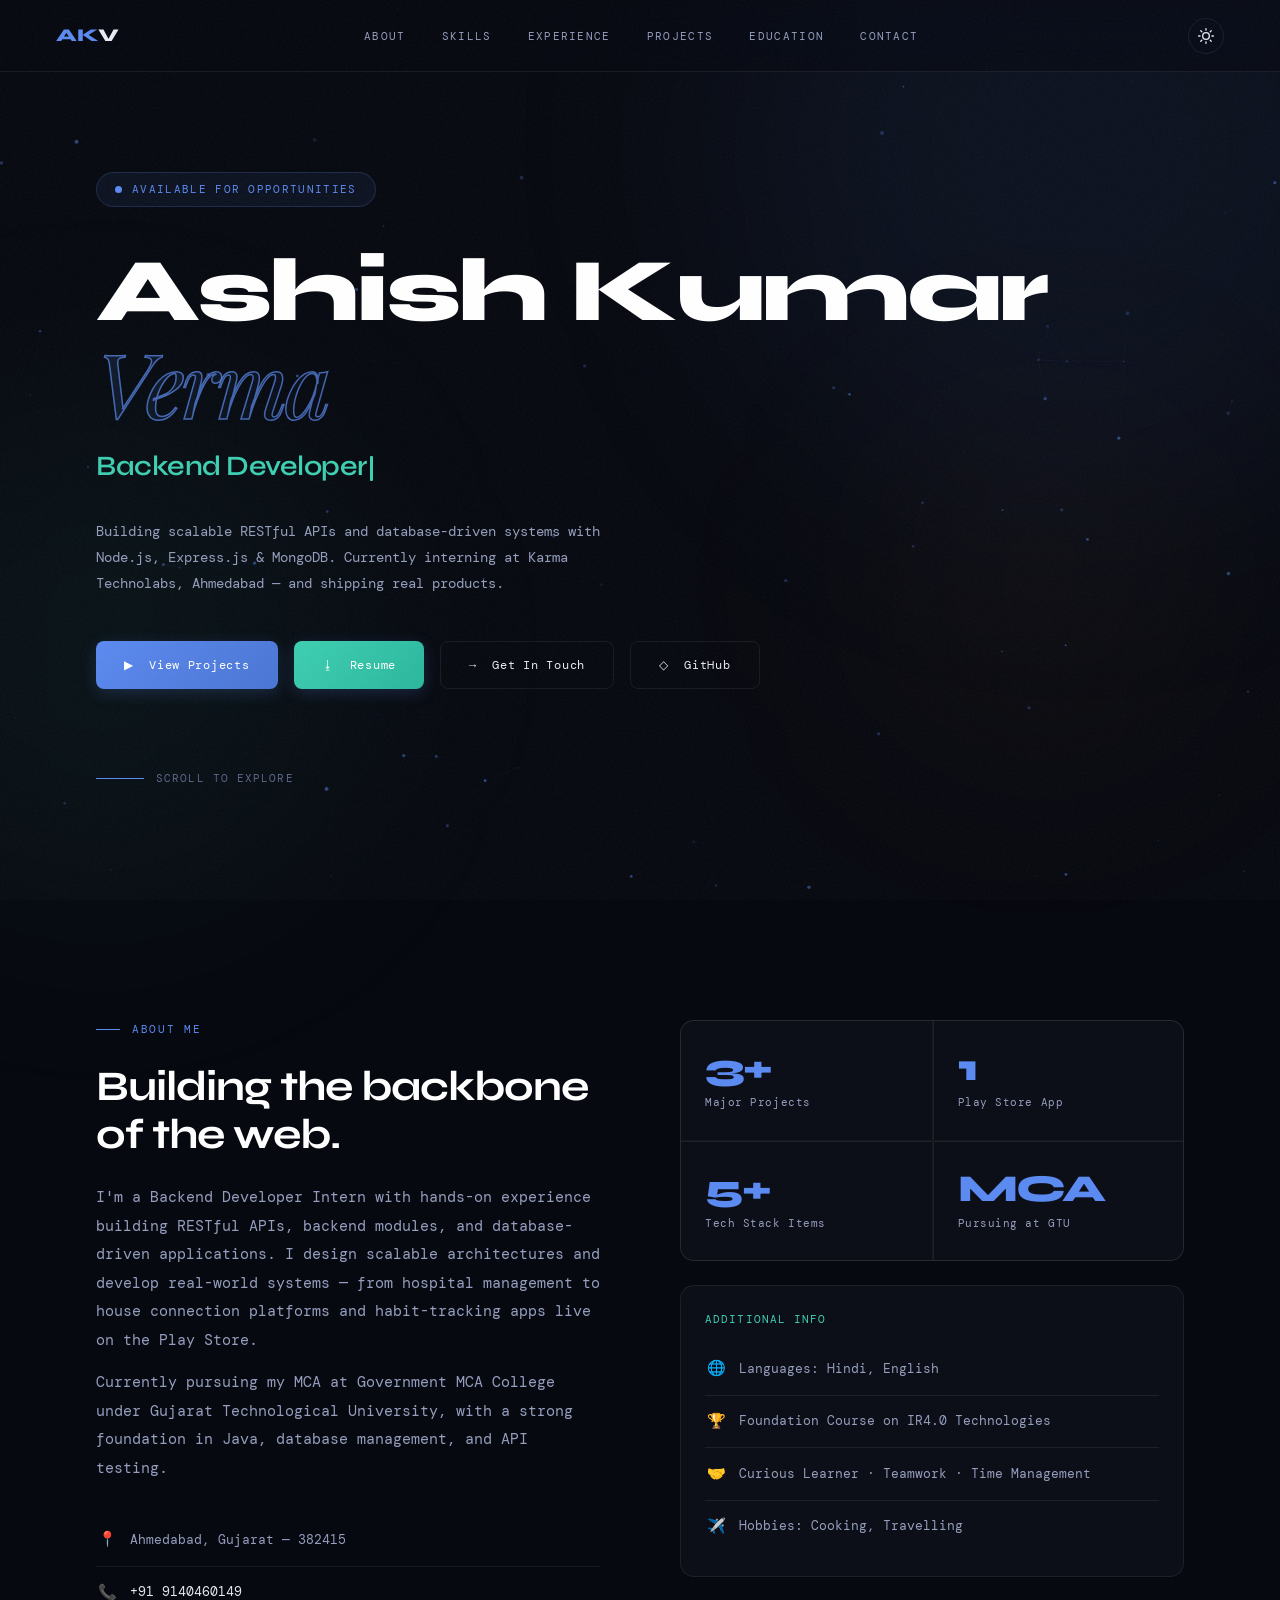
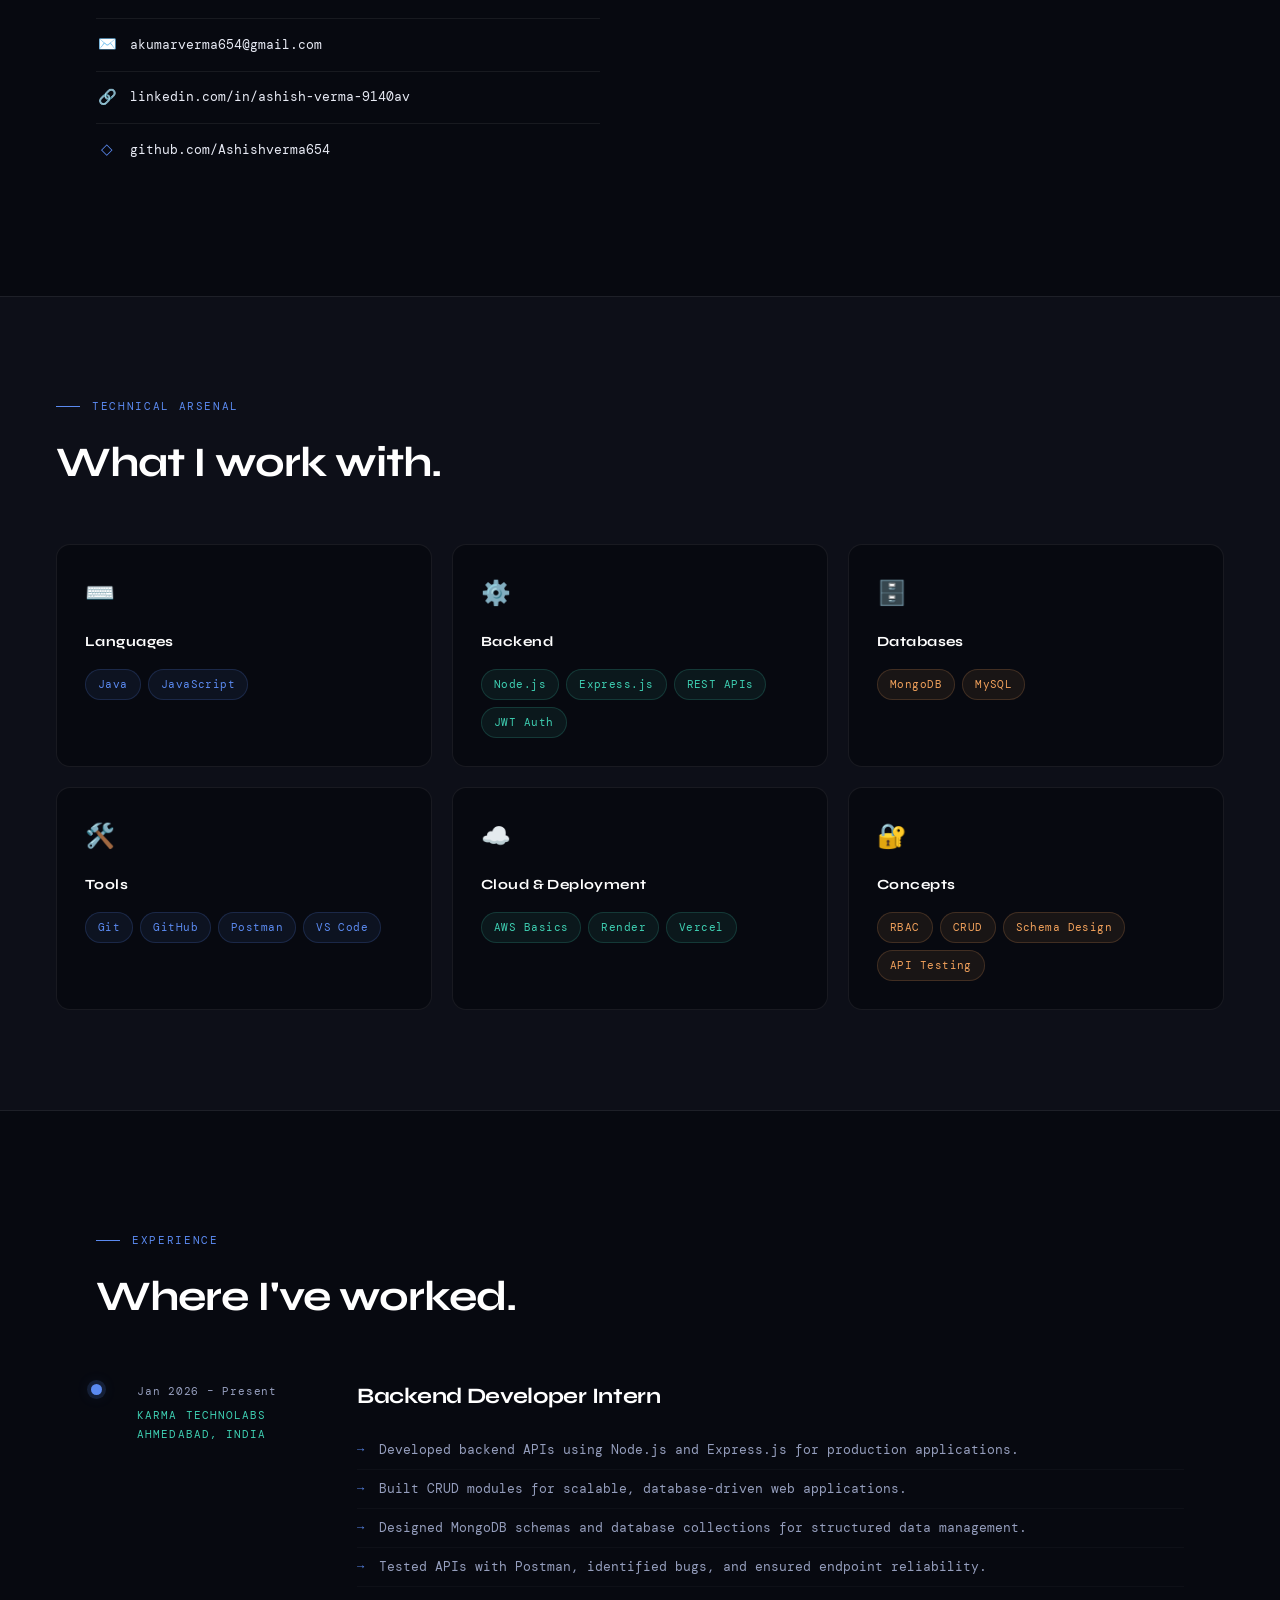
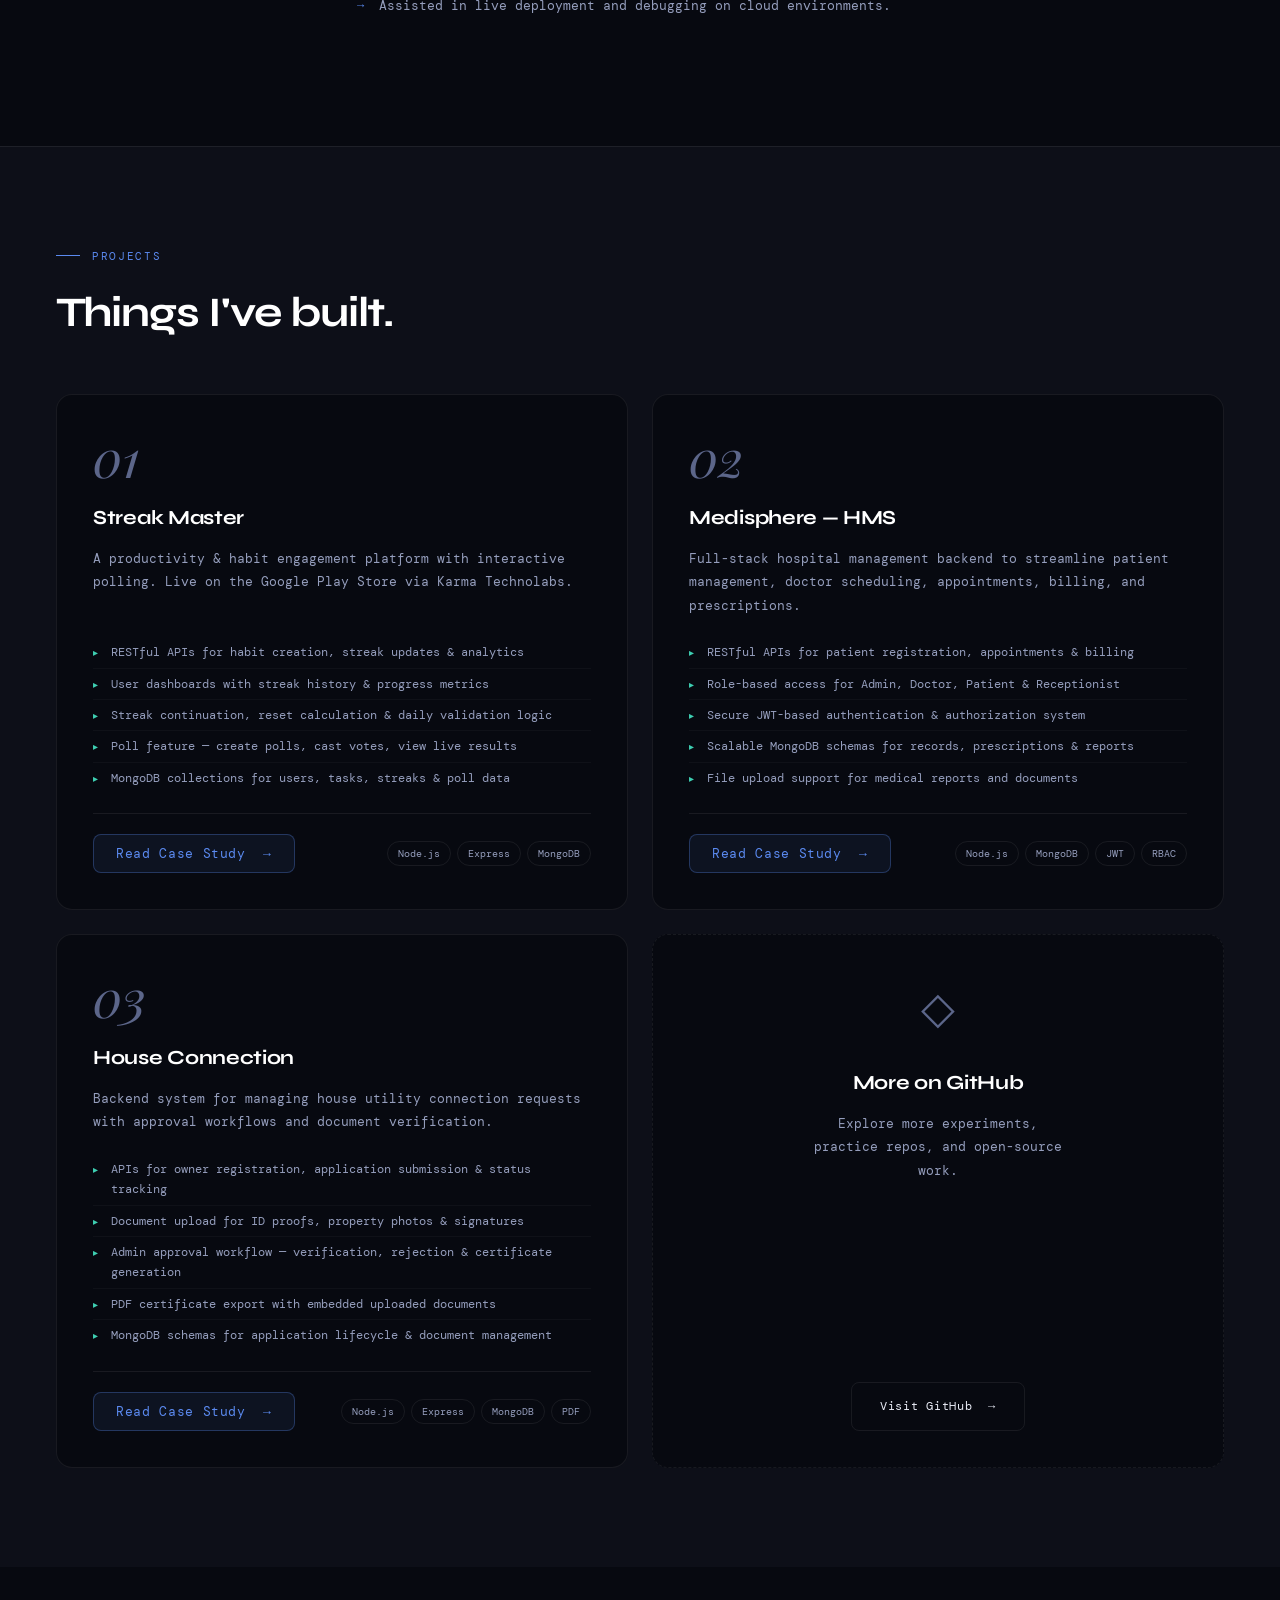
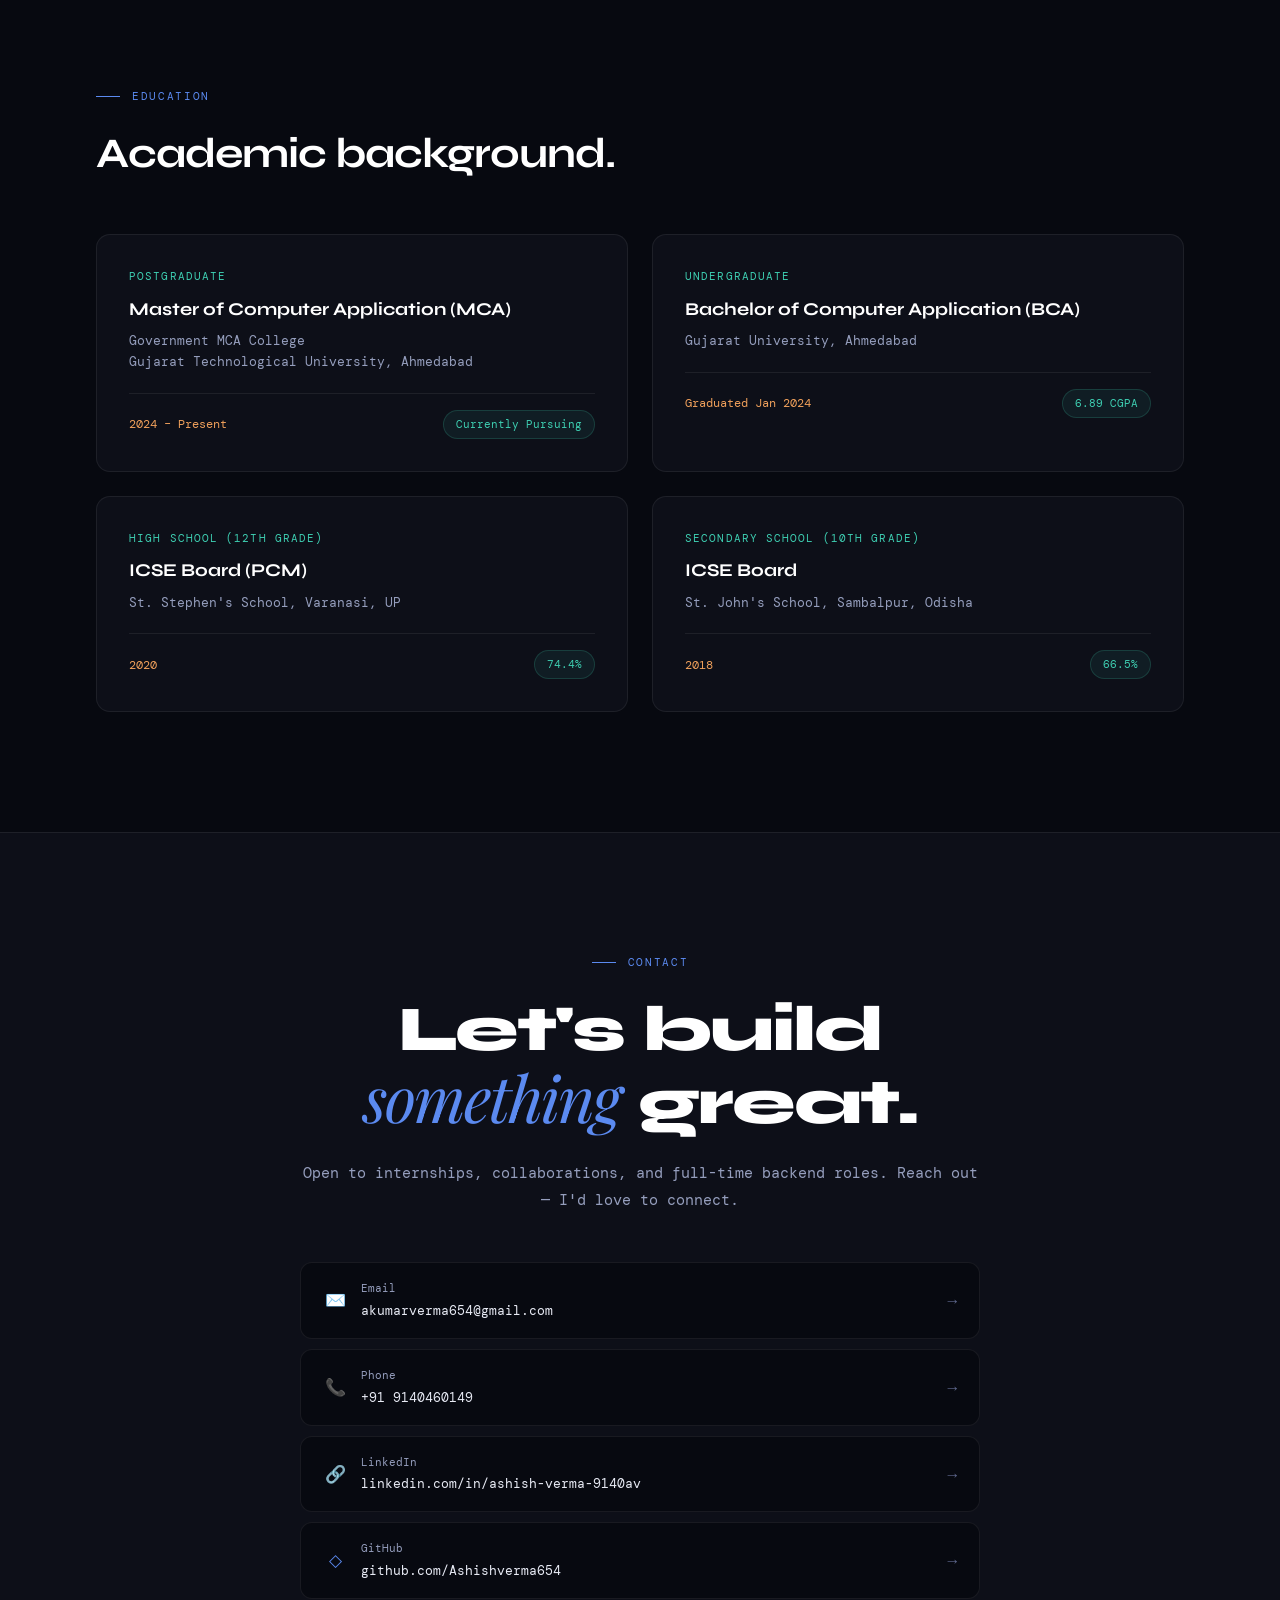
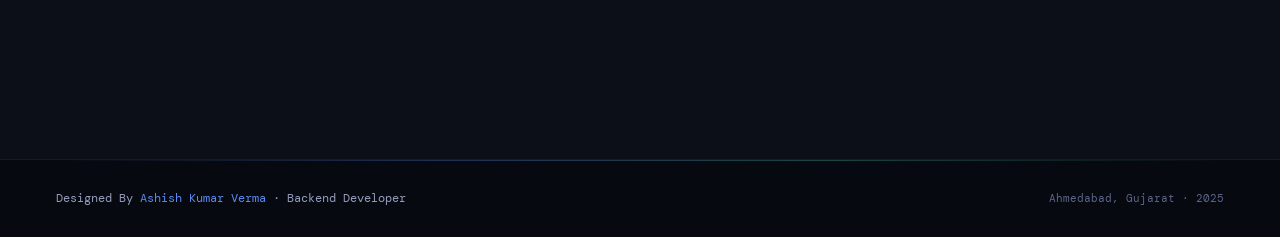
==== commit 7f205fcb: "small commit" ====
--- a/index.html
+++ b/index.html
@@ -20,8 +20,10 @@
   <meta name="theme-color" content="#070910" />
 
   <!-- Favicon (Inline SVG for AKV) -->
-  <link rel="icon" href="data:image/svg+xml,<svg xmlns='http://www.w3.org/2000/svg' viewBox='0 0 100 100'><rect width='100' height='100' rx='20' fill='%23070910'/><text x='50' y='65' font-family='sans-serif' font-weight='800' font-size='42' fill='%235b8af0' text-anchor='middle'>AKV</text></svg>" />
-  <link rel="apple-touch-icon" href="data:image/svg+xml,<svg xmlns='http://www.w3.org/2000/svg' viewBox='0 0 100 100'><rect width='100' height='100' rx='20' fill='%23070910'/><text x='50' y='65' font-family='sans-serif' font-weight='800' font-size='42' fill='%235b8af0' text-anchor='middle'>AKV</text></svg>" />
+  <link rel="icon"
+    href="data:image/svg+xml,<svg xmlns='http://www.w3.org/2000/svg' viewBox='0 0 100 100'><rect width='100' height='100' rx='20' fill='%23070910'/><text x='50' y='65' font-family='sans-serif' font-weight='800' font-size='42' fill='%235b8af0' text-anchor='middle'>AKV</text></svg>" />
+  <link rel="apple-touch-icon"
+    href="data:image/svg+xml,<svg xmlns='http://www.w3.org/2000/svg' viewBox='0 0 100 100'><rect width='100' height='100' rx='20' fill='%23070910'/><text x='50' y='65' font-family='sans-serif' font-weight='800' font-size='42' fill='%235b8af0' text-anchor='middle'>AKV</text></svg>" />
 
   <!-- Fonts -->
   <link rel="preconnect" href="https://fonts.googleapis.com" />
@@ -80,13 +82,27 @@
       <li><a href="#education">Education</a></li>
       <li><a href="#contact">Contact</a></li>
     </ul>
-    
+
     <!-- Theme Toggle -->
     <button class="theme-toggle" id="theme-toggle" aria-label="Toggle Light/Dark Theme">
       <!-- Sun Icon -->
-      <svg class="sun-icon" viewBox="0 0 24 24" fill="none" stroke="currentColor" stroke-width="2" stroke-linecap="round" stroke-linejoin="round"><circle cx="12" cy="12" r="5"></circle><line x1="12" y1="1" x2="12" y2="3"></line><line x1="12" y1="21" x2="12" y2="23"></line><line x1="4.22" y1="4.22" x2="5.64" y2="5.64"></line><line x1="18.36" y1="18.36" x2="19.78" y2="19.78"></line><line x1="1" y1="12" x2="3" y2="12"></line><line x1="21" y1="12" x2="23" y2="12"></line><line x1="4.22" y1="19.78" x2="5.64" y2="18.36"></line><line x1="18.36" y1="5.64" x2="19.78" y2="4.22"></line></svg>
+      <svg class="sun-icon" viewBox="0 0 24 24" fill="none" stroke="currentColor" stroke-width="2"
+        stroke-linecap="round" stroke-linejoin="round">
+        <circle cx="12" cy="12" r="5"></circle>
+        <line x1="12" y1="1" x2="12" y2="3"></line>
+        <line x1="12" y1="21" x2="12" y2="23"></line>
+        <line x1="4.22" y1="4.22" x2="5.64" y2="5.64"></line>
+        <line x1="18.36" y1="18.36" x2="19.78" y2="19.78"></line>
+        <line x1="1" y1="12" x2="3" y2="12"></line>
+        <line x1="21" y1="12" x2="23" y2="12"></line>
+        <line x1="4.22" y1="19.78" x2="5.64" y2="18.36"></line>
+        <line x1="18.36" y1="5.64" x2="19.78" y2="4.22"></line>
+      </svg>
       <!-- Moon Icon -->
-      <svg class="moon-icon" viewBox="0 0 24 24" fill="none" stroke="currentColor" stroke-width="2" stroke-linecap="round" stroke-linejoin="round"><path d="M21 12.79A9 9 0 1 1 11.21 3 7 7 0 0 0 21 12.79z"></path></svg>
+      <svg class="moon-icon" viewBox="0 0 24 24" fill="none" stroke="currentColor" stroke-width="2"
+        stroke-linecap="round" stroke-linejoin="round">
+        <path d="M21 12.79A9 9 0 1 1 11.21 3 7 7 0 0 0 21 12.79z"></path>
+      </svg>
     </button>
 
     <button class="hamburger" id="hamburger" aria-label="Toggle navigation menu">
@@ -111,7 +127,8 @@
       </p>
       <div class="hero-ctas">
         <a href="#projects" class="btn btn-primary">&#9654;&nbsp; View Projects</a>
-        <a href="assets/Ashish_Resume.pdf" download="Ashish_Kumar_Verma_Resume.pdf" class="btn btn-primary" style="background:linear-gradient(135deg, var(--accent2), #2ab79d);">&#11123;&nbsp; Resume</a>
+        <a href="assets/Ashish_Resume.pdf" download="Ashish_Kumar_Verma_Resume.pdf" class="btn btn-primary"
+          style="background:linear-gradient(135deg, var(--accent2), #2ab79d);">&#11123;&nbsp; Resume</a>
         <a href="#contact" class="btn btn-outline">&#8594;&nbsp; Get In Touch</a>
         <a href="https://github.com/Ashishverma654" target="_blank" rel="noopener noreferrer"
           class="btn btn-outline">&#9671;&nbsp; GitHub</a>
@@ -284,7 +301,8 @@
       <div class="projects-grid reveal-stagger">
 
         <!-- Project 01 -->
-        <div class="project-card" data-project="streak-master" data-link="https://play.google.com/store/apps/details?id=com.karma.streak">
+        <div class="project-card" data-project="streak-master"
+          data-link="https://play.google.com/store/apps/details?id=com.karma.streak">
           <div class="project-number">01</div>
           <div class="project-title">Streak Master</div>
           <p class="project-desc">A productivity &amp; habit engagement platform with interactive polling. Live on the
@@ -454,7 +472,7 @@
 
   <!-- ═══ FOOTER ═══ -->
   <footer>
-    <div class="footer-left">Designed for <span>Ashish Kumar Verma</span> · Backend Developer</div>
+    <div class="footer-left">Designed By <span>Ashish Kumar Verma</span> · Backend Developer</div>
     <div class="footer-right">Ahmedabad, Gujarat · 2025</div>
   </footer>
 
--- a/css/style.css
+++ b/css/style.css
@@ -18,10 +18,10 @@
   --accent2-rgb: 62, 207, 178;
   --accent3: #f0a05b;
   --accent3-rgb: 240, 160, 91;
-  --text: #dde3f5;
-  --text-bright: #f0f4ff;
-  --muted: #6b7499;
-  --dim: #3a4060;
+  --text: #e8ebf5;
+  --text-bright: #ffffff;
+  --muted: #959ebd;
+  --dim: #5c668a;
   --glow-accent: 0 0 30px rgba(91, 138, 240, 0.15);
   --glow-accent2: 0 0 30px rgba(62, 207, 178, 0.15);
   --transition-fast: 0.2s cubic-bezier(0.4, 0, 0.2, 1);
@@ -30,23 +30,22 @@
 }
 
 [data-theme="light"] {
-  --bg: #FAFAF7; /* Warm cinematic off-white */
-  --bg-rgb: 250, 250, 247;
+  --bg: #FDFDFB; /* Warm cloud off-white */
+  --bg-rgb: 253, 253, 251;
   --surface: #ffffff;
-  --surface2: #f2f2ee;
-  --surface3: #e8e8e3;
-  --border: rgba(0, 0, 0, 0.06);
-  --border-hover: rgba(0, 0, 0, 0.18);
-  --text: #414247;
-  --text-bright: #16181D;
-  --muted: #7A7C85;
-  --dim: #B3B5BA;
+  --surface2: #F4F4F2;
+  --surface3: #EBEBE8;
+  --border: rgba(10, 17, 40, 0.05);
+  --border-hover: rgba(10, 17, 40, 0.12);
+  --text: #1A202C; /* Deep charcoal for main text */
+  --text-bright: #000000; /* Pure black for extreme clarity on headings */
+  --muted: #4A5568; /* Harder, highly legible grey for descriptions */
+  --dim: #718096; /* Medium grey for subtle tags */
   
-  /* Slightly darker accents to maintain contrast perfectly on light background */
-  --accent: #436BD9;
-  --accent-rgb: 67, 107, 217;
-  --accent2: #8459E8;
-  --accent2-rgb: 132, 89, 232;
+  --accent: #3A5FCD; /* Electric Indigo */
+  --accent-rgb: 58, 95, 205;
+  --accent2: #FF7A59; /* Warm Terracotta */
+  --accent2-rgb: 255, 122, 89;
 }
 
 /* ─── 2. RESET & BASE ──────────────────────── */
@@ -67,8 +66,8 @@
   background: var(--bg);
   color: var(--text);
   font-family: 'DM Mono', monospace;
-  font-size: 14px;
-  line-height: 1.75;
+  font-size: 15px;
+  line-height: 1.7;
   overflow-x: hidden;
   cursor: none;
   -webkit-font-smoothing: antialiased;
@@ -255,6 +254,10 @@
   z-index: 9990;
 }
 
+[data-theme="light"] body::after {
+  display: none;
+}
+
 /* ─── 8. AMBIENT ORBS ──────────────────────── */
 .orb {
   position: fixed;
@@ -263,6 +266,10 @@
   pointer-events: none;
   z-index: 0;
 }
+
+[data-theme="light"] .orb-1 { background: rgba(var(--accent-rgb), 0.15); filter: blur(140px); }
+[data-theme="light"] .orb-2 { background: rgba(var(--accent2-rgb), 0.12); filter: blur(140px); }
+[data-theme="light"] .orb-3 { background: rgba(var(--accent-rgb), 0.10); filter: blur(140px); }
 
 .orb-1 {
   width: 700px;
@@ -1351,6 +1358,32 @@
   margin-bottom: 20px;
 }
 
+.edu-link {
+  color: inherit;
+  text-decoration: none;
+  transition: color 0.3s ease;
+  display: inline-block;
+  cursor: none;
+}
+
+.edu-link:hover {
+  color: var(--accent);
+}
+
+.edu-link .link-arrow {
+  display: inline-block;
+  opacity: 0;
+  transform: translateX(-4px) translateY(4px);
+  transition: all 0.3s cubic-bezier(0.16, 1, 0.3, 1);
+  font-family: system-ui, -apple-system, sans-serif;
+  font-size: 14px;
+}
+
+.edu-link:hover .link-arrow {
+  opacity: 1;
+  transform: translateX(2px) translateY(0);
+}
+
 .edu-meta {
   display: flex;
   justify-content: space-between;
@@ -1843,6 +1876,25 @@
   border-top: 1px solid var(--border);
 }
 
+/* ─── 16. LIGHT THEME ELEVATION ─────────────── */
+[data-theme="light"] .project-card,
+[data-theme="light"] .skill-card,
+[data-theme="light"] .edu-card,
+[data-theme="light"] .exp-card,
+[data-theme="light"] .contact-card {
+  box-shadow: 0 16px 40px rgba(10, 17, 40, 0.04);
+  border: 1px solid rgba(10, 17, 40, 0.04);
+  background: var(--surface);
+  transition: transform 0.4s var(--transition-smooth), box-shadow 0.4s var(--transition-smooth), border-color 0.4s ease;
+}
+
+[data-theme="light"] .project-card:hover,
+[data-theme="light"] .skill-card:hover,
+[data-theme="light"] .contact-card:hover {
+  box-shadow: 0 24px 48px rgba(58, 95, 205, 0.08);
+  border-color: rgba(58, 95, 205, 0.15);
+}
+
 /* Disable custom cursor on touch devices */
 @media (hover: none) and (pointer: coarse) {
   body { cursor: auto !important; }
